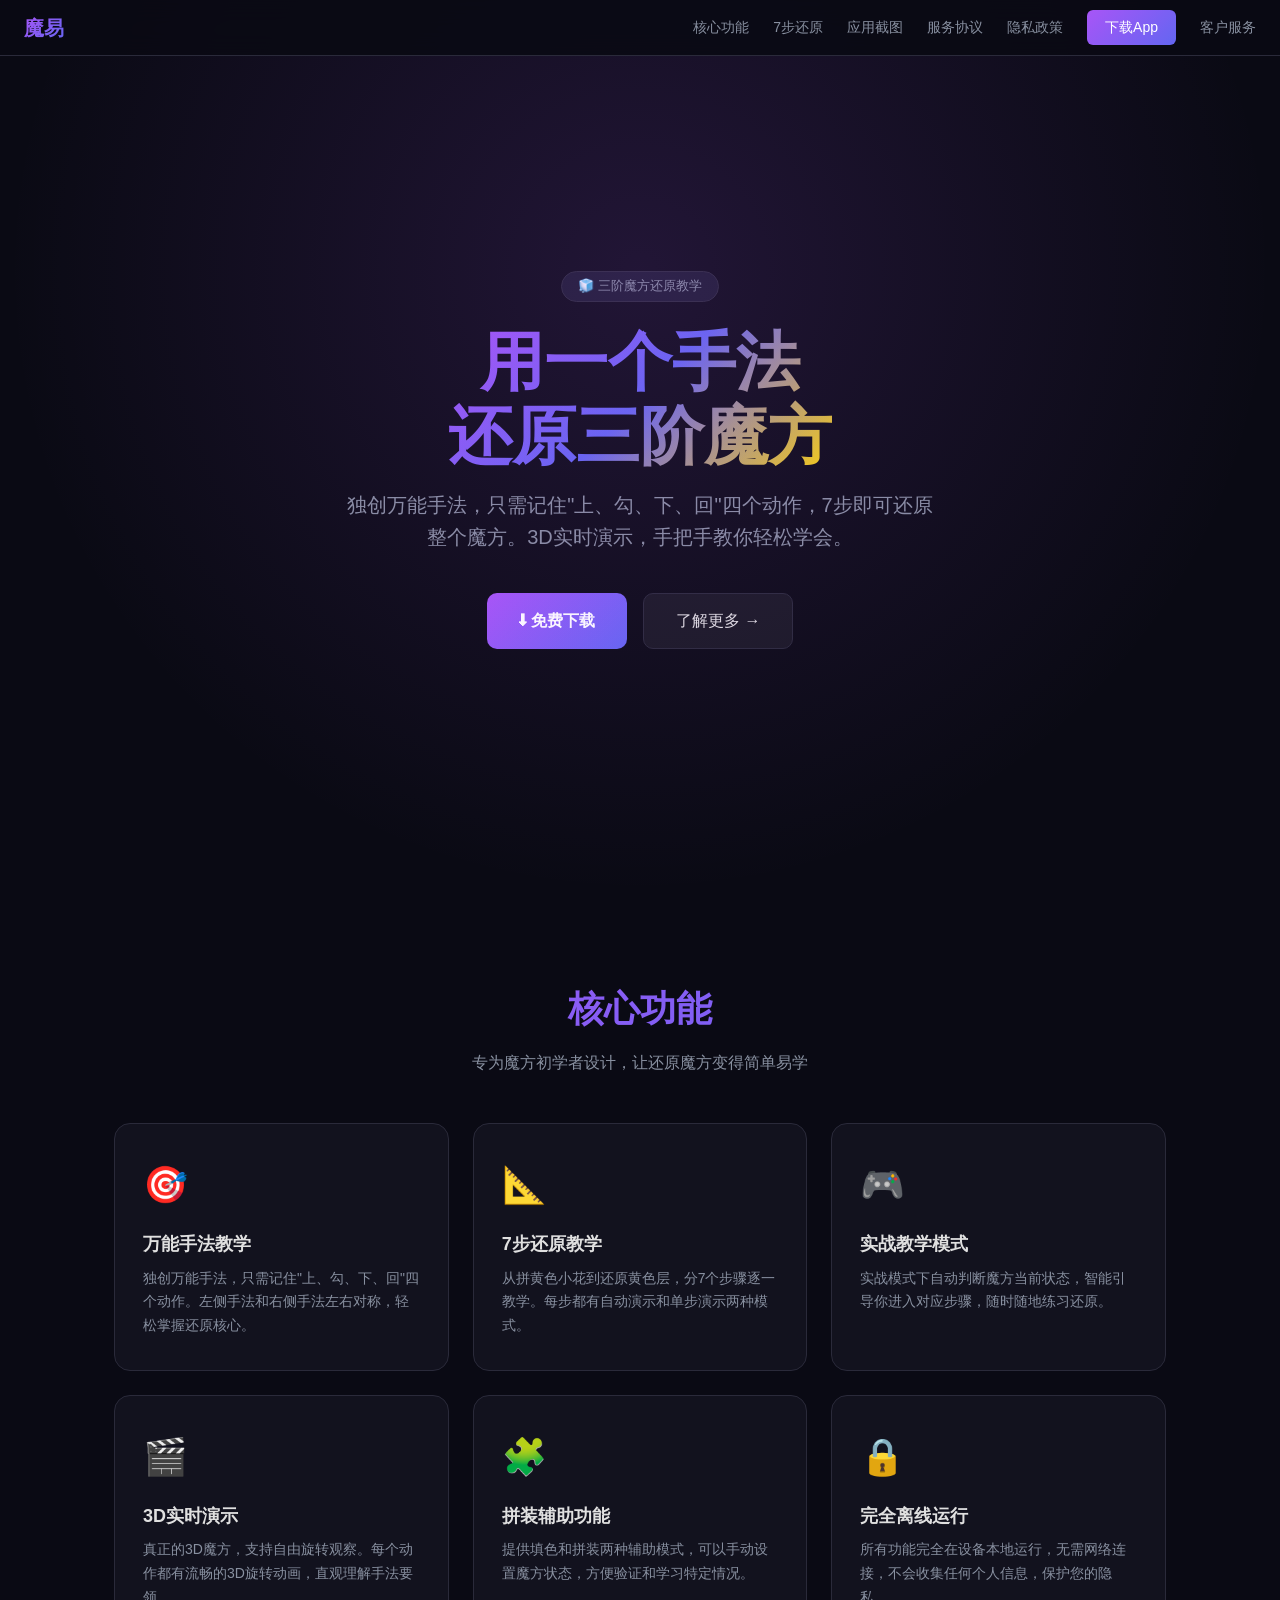
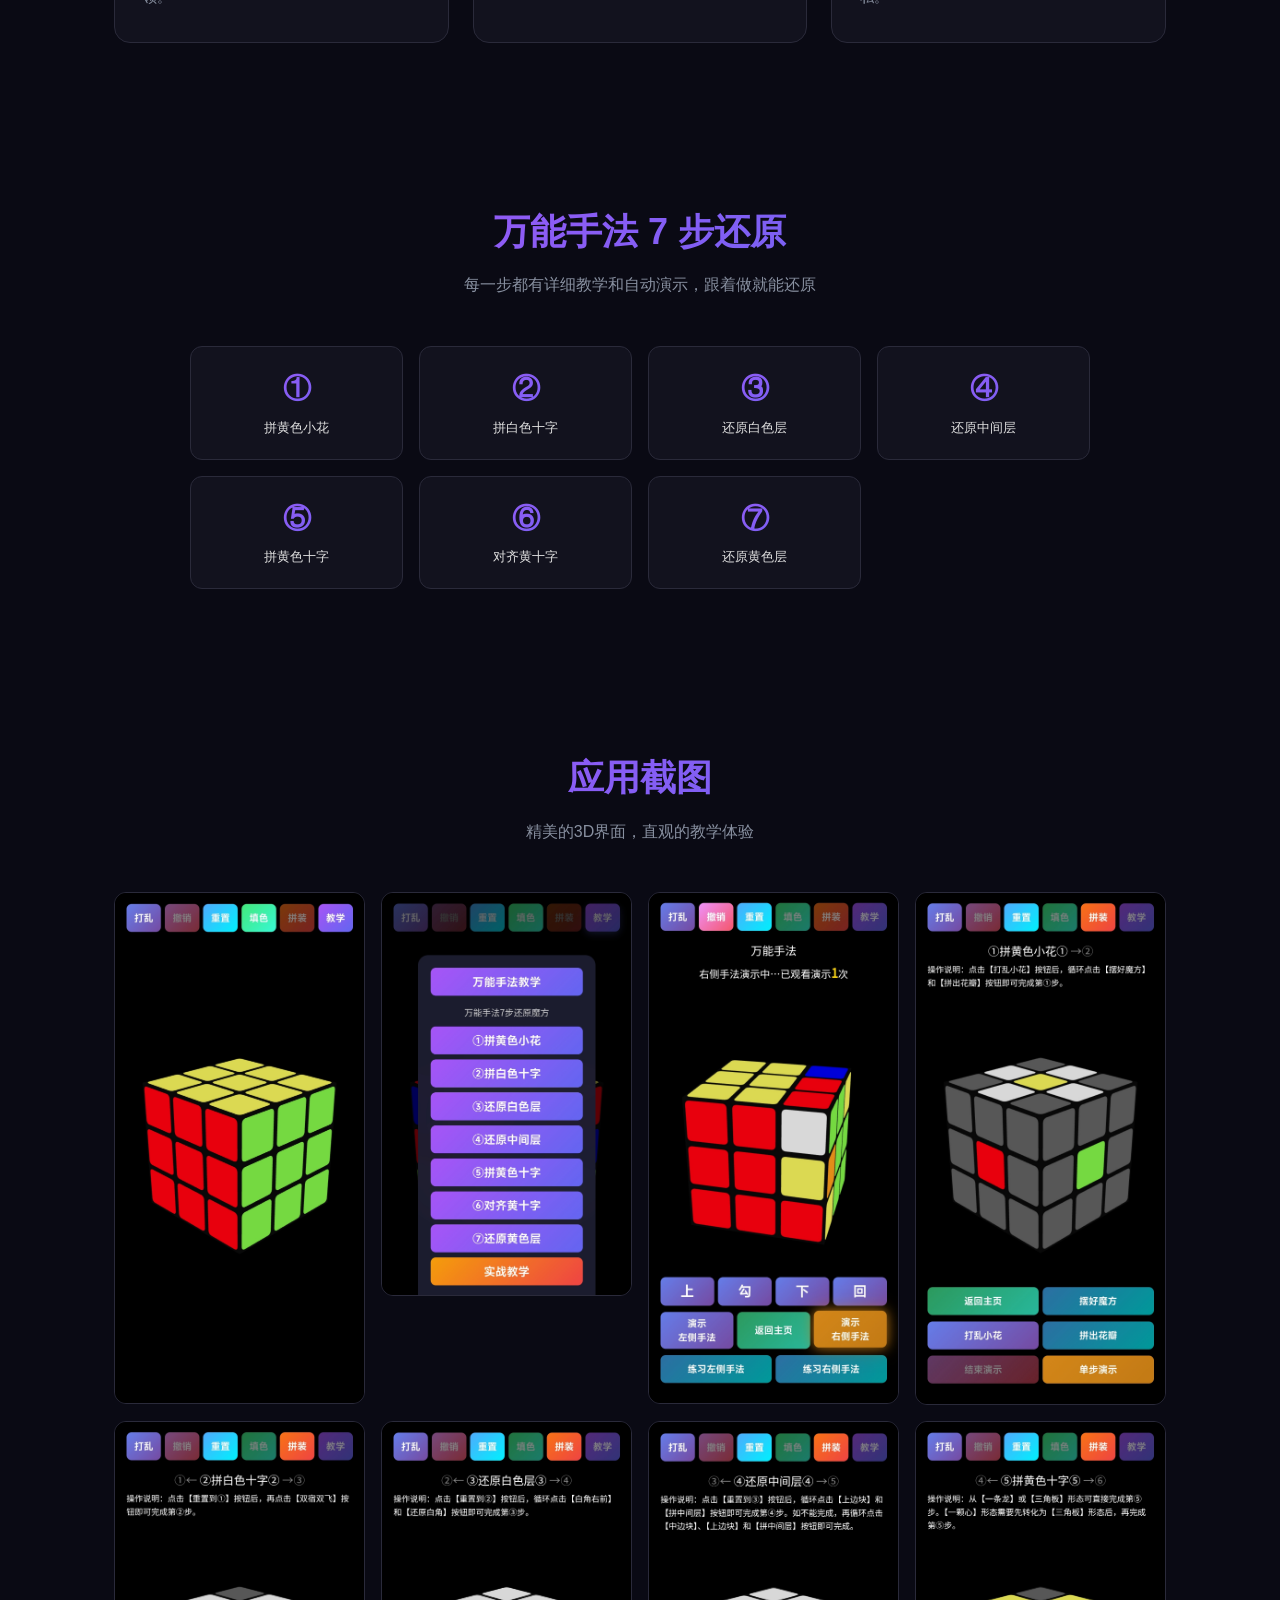
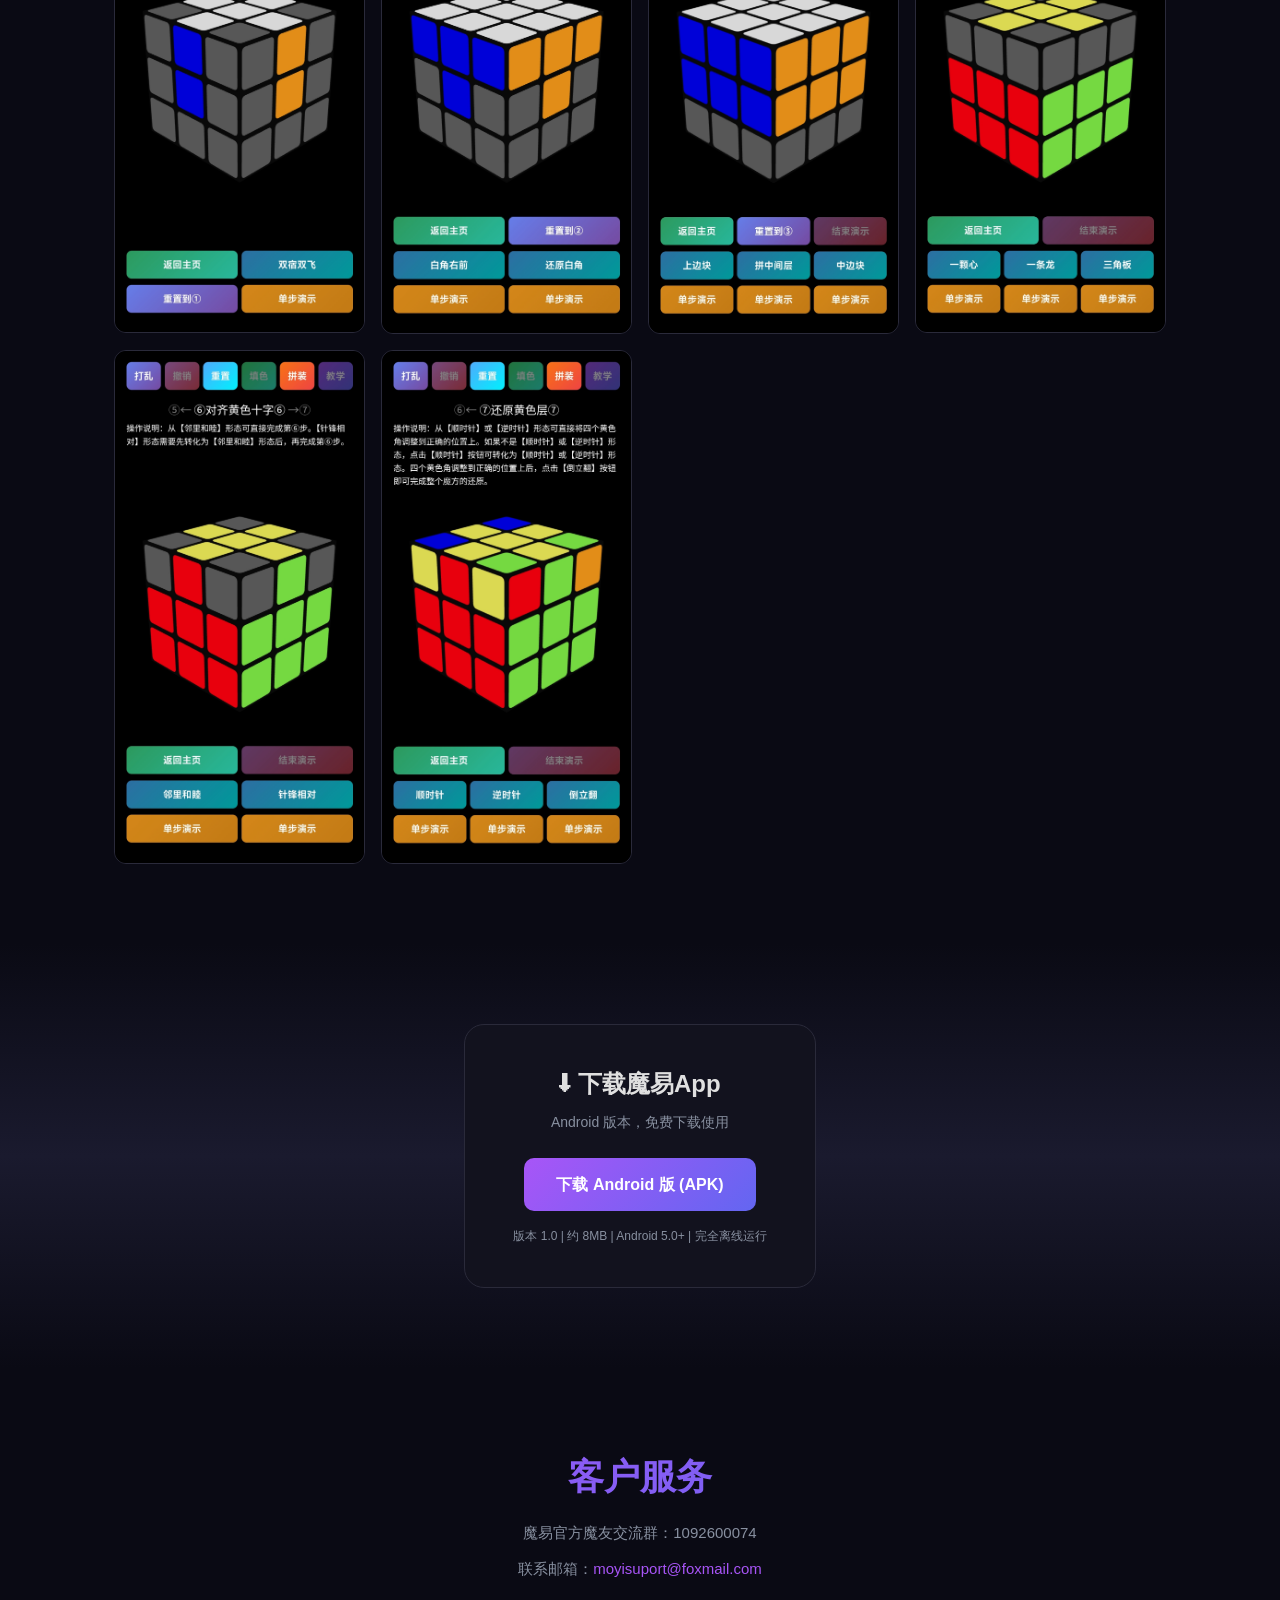
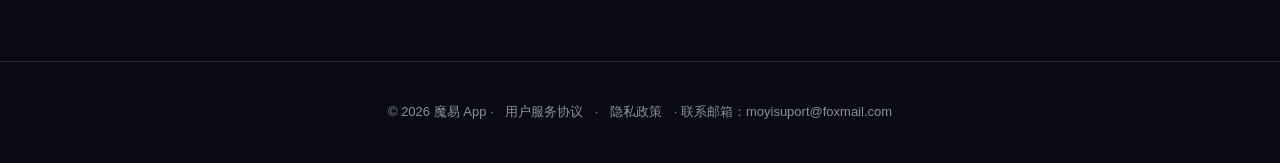
==== index.html @ f9e8ec10 "移除最后一张截图" ====
<!DOCTYPE html>
<html lang="zh-CN">
<head>
  <meta charset="UTF-8">
  <meta name="viewport" content="width=device-width, initial-scale=1.0">
  <title>魔易 - 用一个手法还原三阶魔方</title>
  <meta name="description" content="魔易App，独创万能手法，只需一个手法即可轻松还原三阶魔方。7步还原教学，3D实时演示，手把手教你还原魔方。">
  <link rel="icon" href="data:image/svg+xml,<svg xmlns='http://www.w3.org/2000/svg' viewBox='0 0 100 100'><text y='.9em' font-size='90'>🧊</text></svg>">
  <style>
    *{margin:0;padding:0;box-sizing:border-box}
    :root{--bg:#0a0a14;--card:#12121e;--card2:#1a1a2e;--accent:#a855f7;--accent2:#6366f1;--gold:#FFD700;--text:#e0e0e0;--muted:#8890a0;--border:#2a2a3a}
    html{scroll-behavior:smooth}
    body{background:var(--bg);color:var(--text);font-family:-apple-system,"PingFang SC","Microsoft YaHei","Helvetica Neue",sans-serif;line-height:1.6;overflow-x:hidden}
    a{color:var(--accent);text-decoration:none;transition:color .2s}
    a:hover{color:var(--gold)}

    .nav{position:fixed;top:0;left:0;right:0;z-index:100;background:rgba(10,10,20,.92);backdrop-filter:blur(12px);border-bottom:1px solid var(--border);padding:0 24px;display:flex;align-items:center;justify-content:space-between;height:56px}
    .nav-logo{font-size:20px;font-weight:700;background:linear-gradient(135deg,var(--accent),var(--accent2));-webkit-background-clip:text;-webkit-text-fill-color:transparent;background-clip:text}
    .nav-links{display:flex;gap:24px;align-items:center}
    .nav-links a{color:var(--muted);font-size:14px;font-weight:500;transition:color .2s}
    .nav-links a:hover{color:var(--text)}
    .nav-download{background:linear-gradient(135deg,var(--accent),var(--accent2));color:#fff!important;padding:6px 18px;border-radius:6px;font-size:13px;font-weight:600}
    .nav-download:hover{opacity:.9}

    .hero{min-height:100vh;display:flex;flex-direction:column;align-items:center;justify-content:center;text-align:center;padding:80px 24px 60px;position:relative}
    .hero::before{content:'';position:absolute;top:0;left:0;right:0;bottom:0;background:radial-gradient(ellipse at 50% 30%,rgba(168,85,247,.15) 0%,transparent 70%);pointer-events:none}
    .hero-badge{display:inline-block;background:var(--card2);border:1px solid var(--border);border-radius:20px;padding:4px 16px;font-size:13px;color:var(--muted);margin-bottom:24px}
    .hero h1{font-size:clamp(36px,7vw,64px);font-weight:800;line-height:1.15;margin-bottom:16px;background:linear-gradient(135deg,var(--accent) 0%,var(--accent2) 50%,var(--gold) 100%);-webkit-background-clip:text;-webkit-text-fill-color:transparent;background-clip:text}
    .hero p{font-size:clamp(16px,2.5vw,20px);color:var(--muted);max-width:600px;margin-bottom:40px}
    .hero-buttons{display:flex;gap:16px;flex-wrap:wrap;justify-content:center}
    .btn-primary{display:inline-flex;align-items:center;gap:8px;background:linear-gradient(135deg,var(--accent),var(--accent2));color:#fff;padding:14px 32px;border-radius:10px;font-size:16px;font-weight:600;border:none;cursor:pointer;transition:transform .2s,box-shadow .2s}
    .btn-primary:hover{transform:translateY(-2px);box-shadow:0 8px 24px rgba(168,85,247,.3)}
    .btn-secondary{display:inline-flex;align-items:center;gap:8px;background:rgba(255,255,255,.06);border:1px solid var(--border);color:var(--text);padding:14px 32px;border-radius:10px;font-size:16px;font-weight:500;cursor:pointer;transition:background .2s}
    .btn-secondary:hover{background:rgba(255,255,255,.1)}

    .section{padding:80px 24px;max-width:1100px;margin:0 auto}
    .section-title{text-align:center;font-size:clamp(24px,4vw,36px);font-weight:700;margin-bottom:12px;background:linear-gradient(135deg,var(--accent),var(--accent2));-webkit-background-clip:text;-webkit-text-fill-color:transparent;background-clip:text}
    .section-subtitle{text-align:center;color:var(--muted);font-size:16px;margin-bottom:48px;max-width:600px;margin-left:auto;margin-right:auto}

    .features{display:grid;grid-template-columns:repeat(auto-fit,minmax(300px,1fr));gap:24px}
    .feature-card{background:var(--card);border:1px solid var(--border);border-radius:16px;padding:32px 28px;transition:transform .2s,border-color .2s}
    .feature-card:hover{transform:translateY(-4px);border-color:var(--accent)}
    .feature-icon{font-size:36px;margin-bottom:16px}
    .feature-card h3{font-size:18px;font-weight:600;margin-bottom:8px;color:var(--text)}
    .feature-card p{font-size:14px;color:var(--muted);line-height:1.7}

    .steps{display:grid;grid-template-columns:repeat(4,1fr);gap:16px;max-width:900px;margin:0 auto}
    .step-item{background:var(--card);border:1px solid var(--border);border-radius:12px;padding:20px 16px;text-align:center;transition:border-color .2s}
    .step-item:hover{border-color:var(--accent)}
    .step-num{font-size:28px;font-weight:800;background:linear-gradient(135deg,var(--accent),var(--accent2));-webkit-background-clip:text;-webkit-text-fill-color:transparent;background-clip:text;margin-bottom:6px}
    .step-name{font-size:13px;color:var(--text);font-weight:500}

    .screenshots{display:grid;grid-template-columns:repeat(auto-fit,minmax(200px,1fr));gap:16px}
    .screenshots img{width:100%;border-radius:12px;border:1px solid var(--border);transition:transform .3s}
    .screenshots img:hover{transform:scale(1.03)}

    .download-section{text-align:center;padding:80px 24px;background:linear-gradient(180deg,var(--bg) 0%,var(--card2) 50%,var(--bg) 100%)}
    .download-card{display:inline-block;background:var(--card);border:1px solid var(--border);border-radius:20px;padding:40px 48px;text-align:center;max-width:480px}
    .download-card h3{font-size:24px;font-weight:700;margin-bottom:8px;color:var(--text)}
    .download-card p{color:var(--muted);font-size:14px;margin-bottom:24px}
    .download-info{font-size:12px;color:var(--muted);margin-top:16px}

    .policy-section{max-width:700px;margin:0 auto;padding:60px 24px}
    .policy-section h1{font-size:28px;font-weight:700;text-align:center;margin-bottom:32px;background:linear-gradient(135deg,var(--accent),var(--accent2));-webkit-background-clip:text;-webkit-text-fill-color:transparent;background-clip:text}
    .policy-section .content{font-size:14px;line-height:1.9;color:var(--muted);white-space:pre-wrap}

    .footer{text-align:center;padding:40px 24px;border-top:1px solid var(--border);color:var(--muted);font-size:13px}
    .footer a{color:var(--muted);margin:0 8px}
    .footer a:hover{color:var(--text)}

    @media(max-width:640px){
      .nav-links a:not(.nav-download){display:none}
      .features{grid-template-columns:1fr}
      .steps{grid-template-columns:repeat(auto-fit,minmax(120px,1fr))}
      .download-card{padding:32px 24px}
    }
  </style>
</head>
<body>

<nav class="nav">
  <div class="nav-logo">魔易</div>
  <div class="nav-links">
    <a href="#features">核心功能</a>
    <a href="#steps">7步还原</a>
    <a href="#screenshots">应用截图</a>
    <a href="service-agreement.html">服务协议</a>
    <a href="privacy-policy.html">隐私政策</a>
    <a href="#download" class="nav-download">下载App</a>
    <a href="#contact" style="color:var(--muted);font-size:14px;font-weight:500">客户服务</a>
  </div>
</nav>

<div class="hero">
  <div class="hero-badge">🧊 三阶魔方还原教学</div>
  <h1>用一个手法<br>还原三阶魔方</h1>
  <p>独创万能手法，只需记住"上、勾、下、回"四个动作，7步即可还原整个魔方。3D实时演示，手把手教你轻松学会。</p>
  <div class="hero-buttons">
    <a href="#download" class="btn-primary">⬇ 免费下载</a>
    <a href="#features" class="btn-secondary">了解更多 →</a>
  </div>
</div>

<div class="section" id="features">
  <div class="section-title">核心功能</div>
  <div class="section-subtitle">专为魔方初学者设计，让还原魔方变得简单易学</div>
  <div class="features">
    <div class="feature-card">
      <div class="feature-icon">🎯</div>
      <h3>万能手法教学</h3>
      <p>独创万能手法，只需记住"上、勾、下、回"四个动作。左侧手法和右侧手法左右对称，轻松掌握还原核心。</p>
    </div>
    <div class="feature-card">
      <div class="feature-icon">📐</div>
      <h3>7步还原教学</h3>
      <p>从拼黄色小花到还原黄色层，分7个步骤逐一教学。每步都有自动演示和单步演示两种模式。</p>
    </div>
    <div class="feature-card">
      <div class="feature-icon">🎮</div>
      <h3>实战教学模式</h3>
      <p>实战模式下自动判断魔方当前状态，智能引导你进入对应步骤，随时随地练习还原。</p>
    </div>
    <div class="feature-card">
      <div class="feature-icon">🎬</div>
      <h3>3D实时演示</h3>
      <p>真正的3D魔方，支持自由旋转观察。每个动作都有流畅的3D旋转动画，直观理解手法要领。</p>
    </div>
    <div class="feature-card">
      <div class="feature-icon">🧩</div>
      <h3>拼装辅助功能</h3>
      <p>提供填色和拼装两种辅助模式，可以手动设置魔方状态，方便验证和学习特定情况。</p>
    </div>
    <div class="feature-card">
      <div class="feature-icon">🔒</div>
      <h3>完全离线运行</h3>
      <p>所有功能完全在设备本地运行，无需网络连接，不会收集任何个人信息，保护您的隐私。</p>
    </div>
  </div>
</div>

<div class="section" id="steps">
  <div class="section-title">万能手法 7 步还原</div>
  <div class="section-subtitle">每一步都有详细教学和自动演示，跟着做就能还原</div>
  <div class="steps">
    <div class="step-item"><div class="step-num">①</div><div class="step-name">拼黄色小花</div></div>
    <div class="step-item"><div class="step-num">②</div><div class="step-name">拼白色十字</div></div>
    <div class="step-item"><div class="step-num">③</div><div class="step-name">还原白色层</div></div>
    <div class="step-item"><div class="step-num">④</div><div class="step-name">还原中间层</div></div>
    <div class="step-item"><div class="step-num">⑤</div><div class="step-name">拼黄色十字</div></div>
    <div class="step-item"><div class="step-num">⑥</div><div class="step-name">对齐黄十字</div></div>
    <div class="step-item"><div class="step-num">⑦</div><div class="step-name">还原黄色层</div></div>
  </div>
</div>

<div class="section" id="screenshots">
  <div class="section-title">应用截图</div>
  <div class="section-subtitle">精美的3D界面，直观的教学体验</div>
  <div class="screenshots">
    <img src="screenshots/S0-main.jpg" alt="主界面" loading="lazy">
    <img src="screenshots/S2-tutorial-menu.jpg" alt="教学菜单" loading="lazy">
    <img src="screenshots/S3-basic-tutorial.jpg" alt="万能手法教学" loading="lazy">
    <img src="screenshots/S4-step1.jpg" alt="第①步" loading="lazy">
    <img src="screenshots/S5-step2.jpg" alt="第②步" loading="lazy">
    <img src="screenshots/S6-step3.jpg" alt="第③步" loading="lazy">
    <img src="screenshots/S7-step4.jpg" alt="第④步" loading="lazy">
    <img src="screenshots/S8-step5.jpg" alt="第⑤步" loading="lazy">
    <img src="screenshots/S9-step6.jpg" alt="第⑥步" loading="lazy">
    <img src="screenshots/S10-step7.jpg" alt="第⑦步" loading="lazy">
  </div>
</div>

<div class="download-section" id="download">
  <div class="download-card">
    <h3>⬇ 下载魔易App</h3>
    <p>Android 版本，免费下载使用</p>
    <a href="moyi.apk" class="btn-primary" download>下载 Android 版 (APK)</a>
    <div class="download-info">版本 1.0 | 约 8MB | Android 5.0+ | 完全离线运行</div>
  </div>
</div>

<div class="section" id="contact" style="text-align:center">
  <div class="section-title">客户服务</div>
  <div style="display:flex;flex-direction:column;gap:12px;align-items:center;margin-top:16px">
    <p style="color:var(--muted);font-size:15px">魔易官方魔友交流群：1092600074</p>
    <p style="color:var(--muted);font-size:15px">联系邮箱：<a href="mailto:moyisuport@foxmail.com" style="color:var(--accent)">moyisuport@foxmail.com</a></p>
  </div>
</div>

<div class="footer">
  <p>© 2026 魔易 App · <a href="service-agreement.html">用户服务协议</a> · <a href="privacy-policy.html">隐私政策</a> · 联系邮箱：moyisuport@foxmail.com</p>
</div>

</body>
</html>
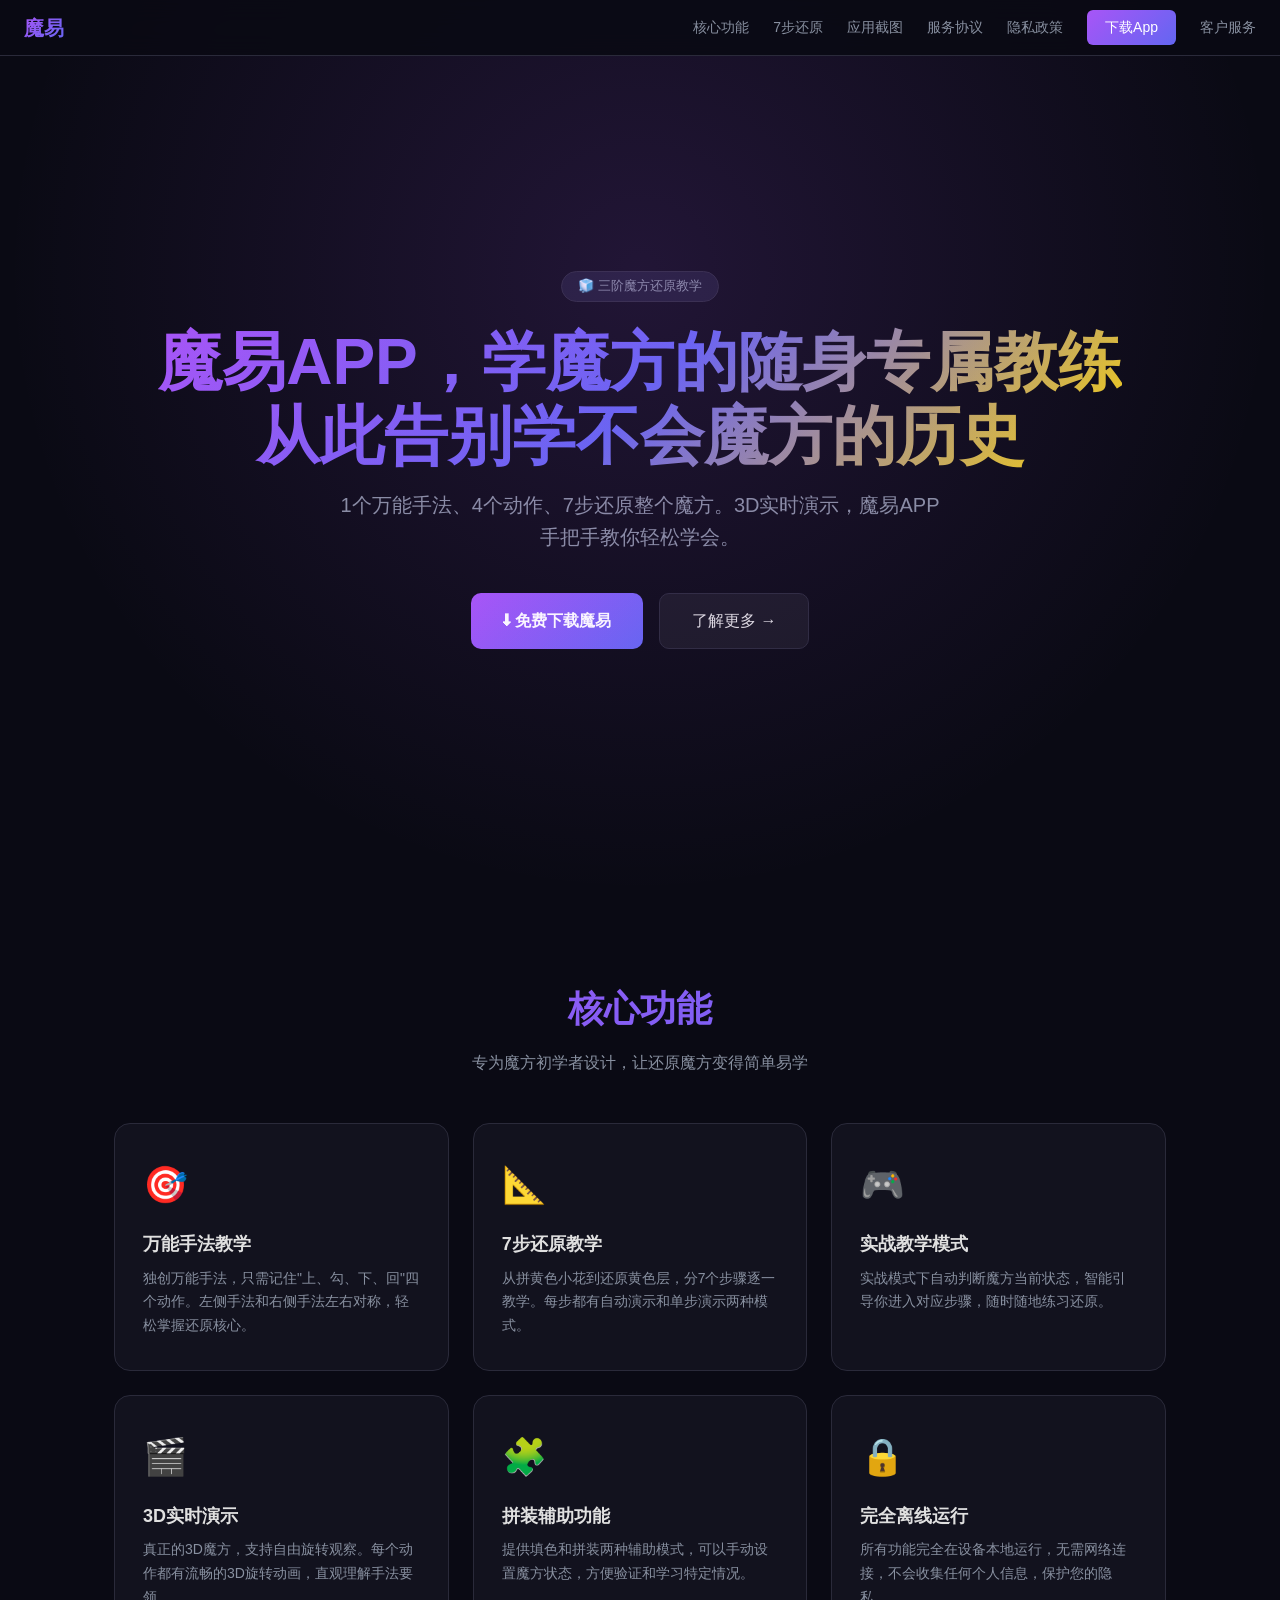
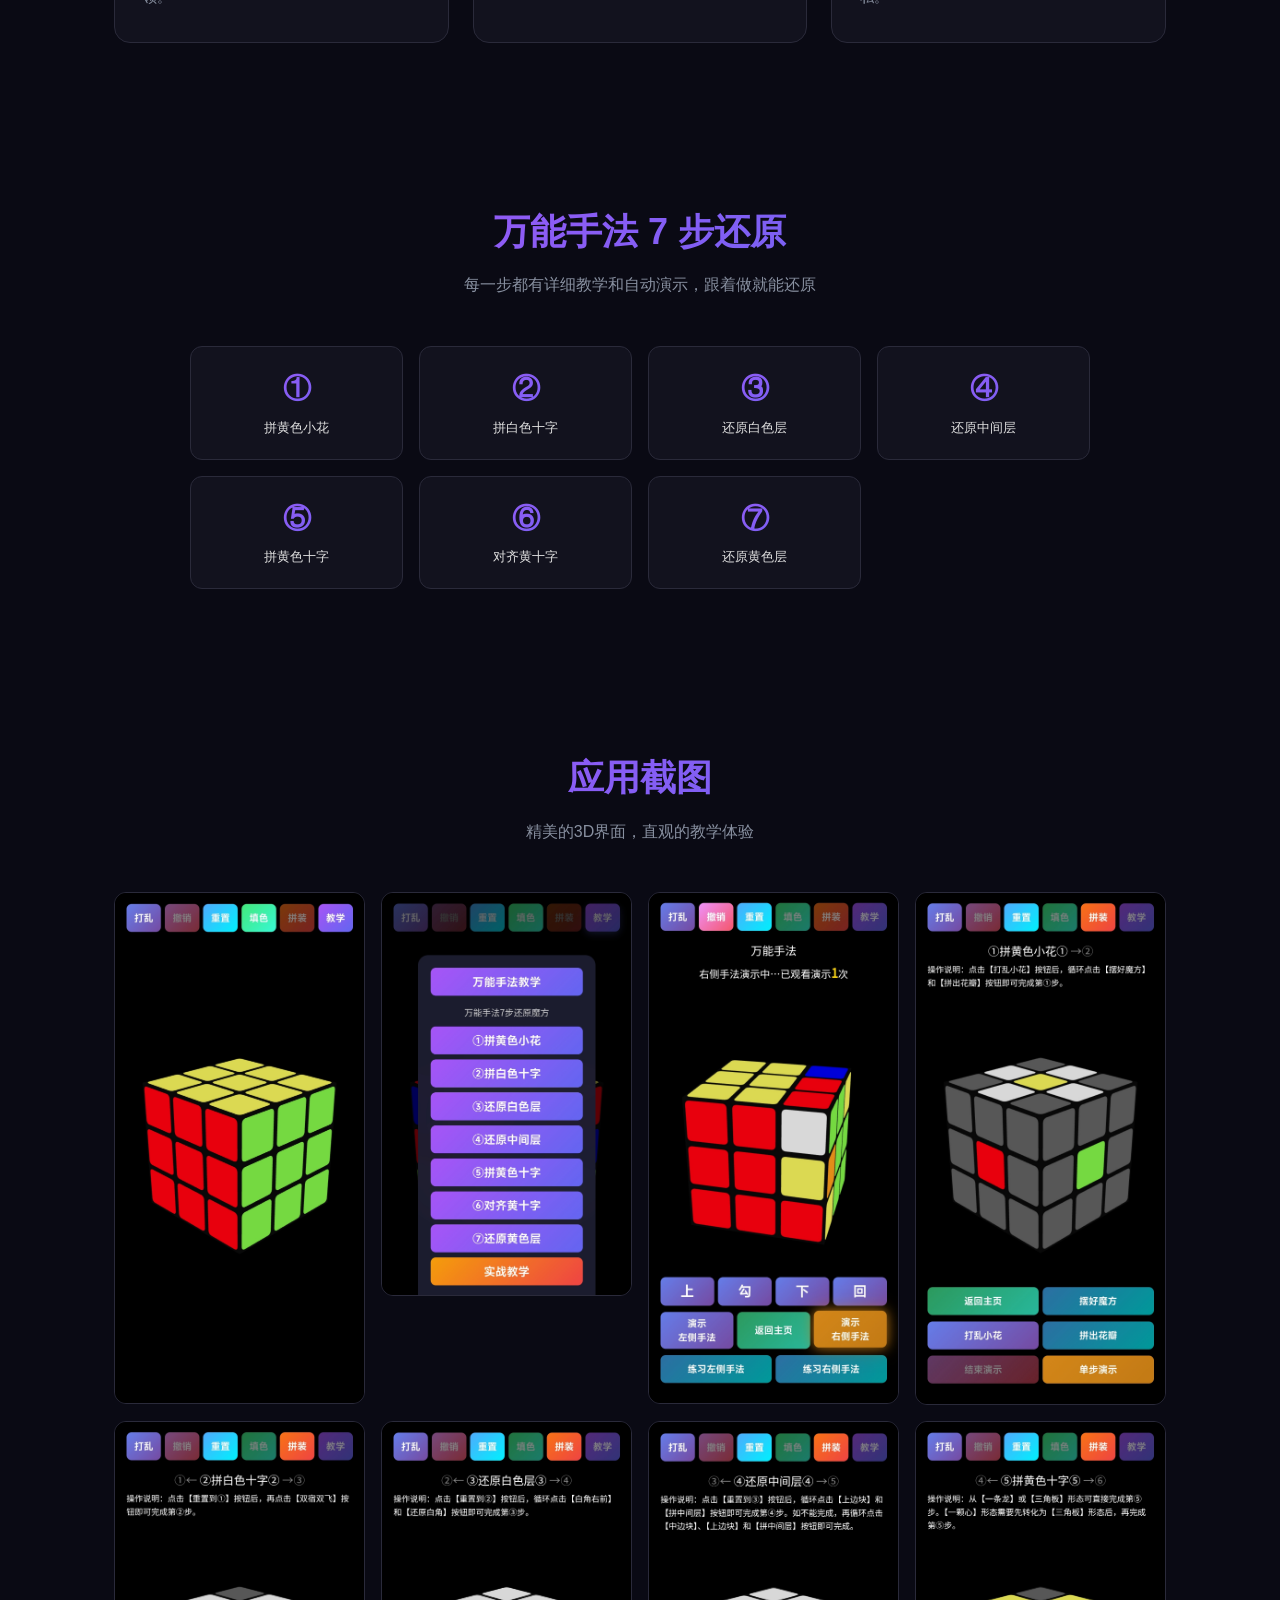
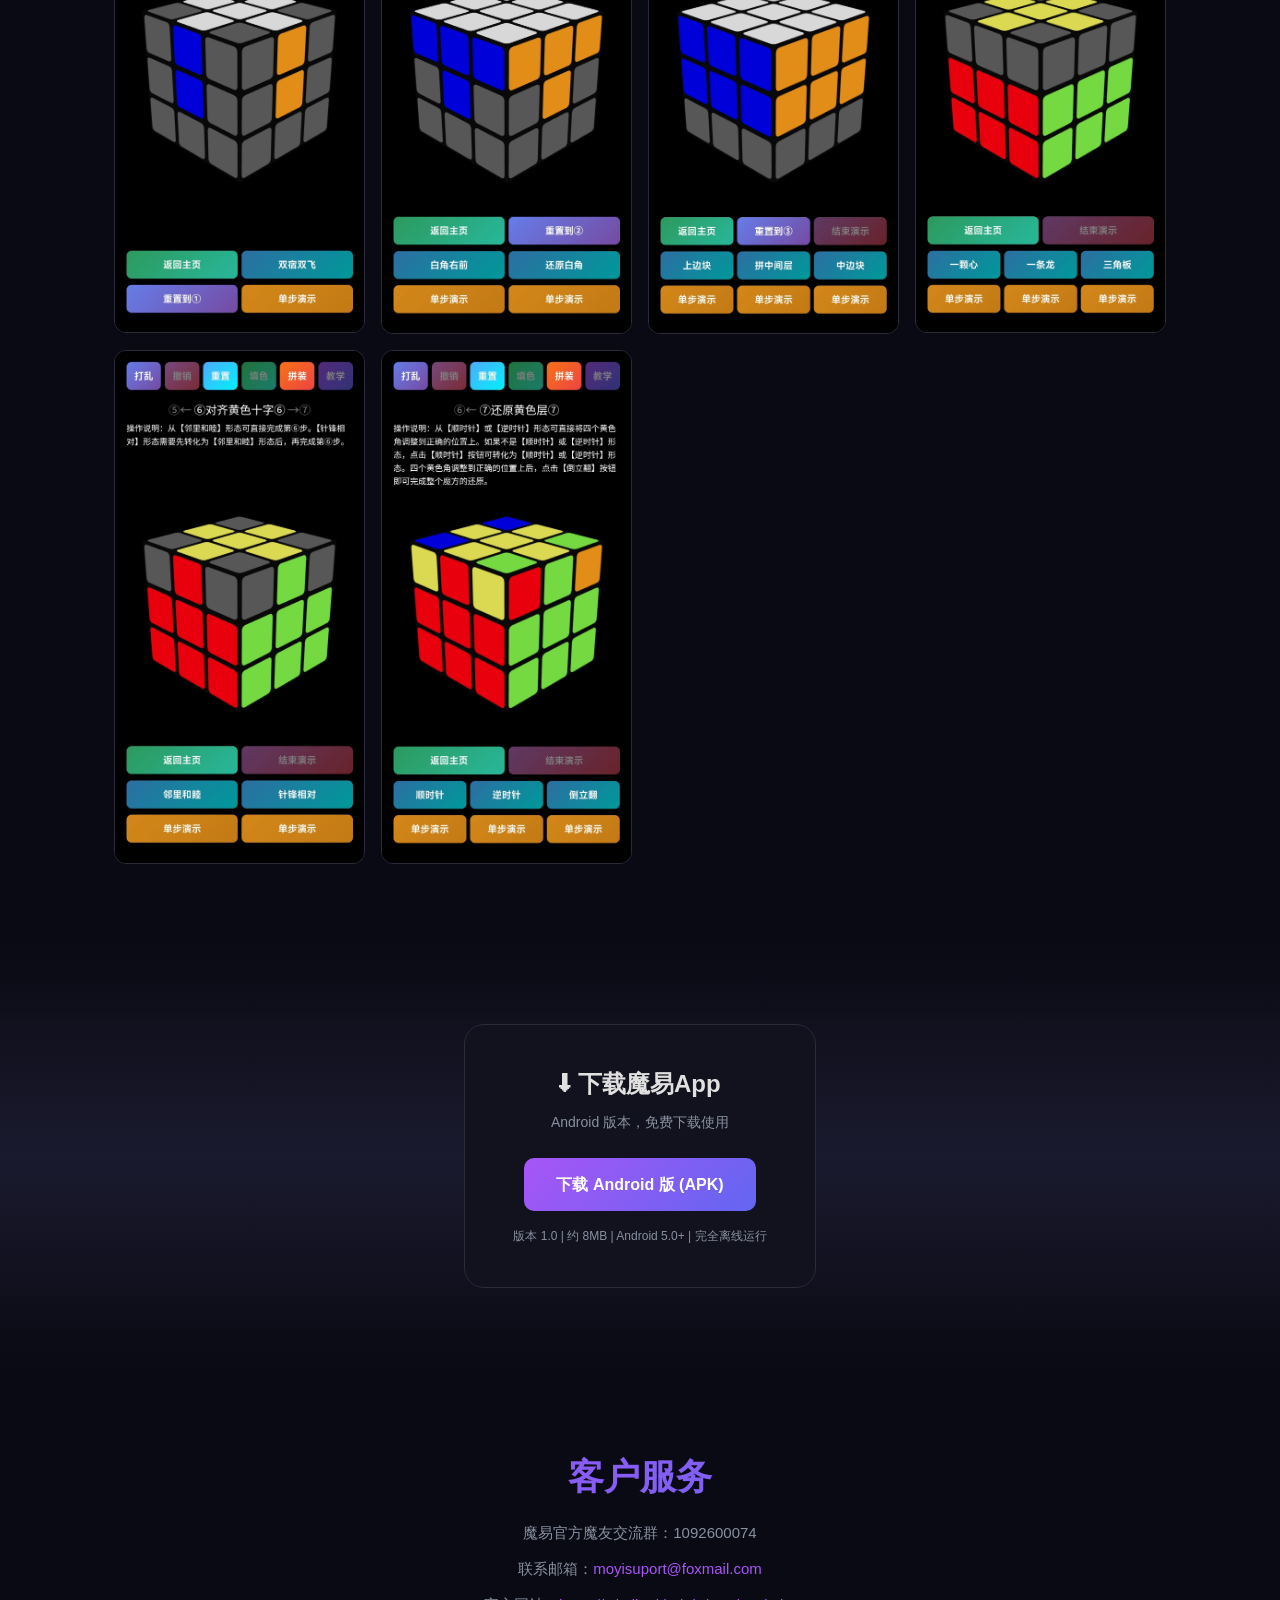
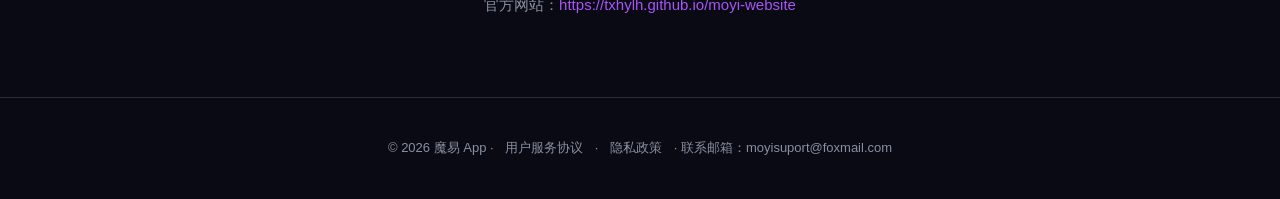
==== commit 1314806d: "Add files via upload" ====
--- a/index.html
+++ b/index.html
@@ -3,8 +3,8 @@
 <head>
   <meta charset="UTF-8">
   <meta name="viewport" content="width=device-width, initial-scale=1.0">
-  <title>魔易 - 用一个手法还原三阶魔方</title>
-  <meta name="description" content="魔易App，独创万能手法，只需一个手法即可轻松还原三阶魔方。7步还原教学，3D实时演示，手把手教你还原魔方。">
+  <title>魔易 - 魔易APP，学魔方的随身专属教练</title>
+  <meta name="description" content="魔易App，1个万能手法、4个动作、7步还原整个魔方。3D实时演示，魔易APP手把手教你轻松学会。">
   <link rel="icon" href="data:image/svg+xml,<svg xmlns='http://www.w3.org/2000/svg' viewBox='0 0 100 100'><text y='.9em' font-size='90'>🧊</text></svg>">
   <style>
     *{margin:0;padding:0;box-sizing:border-box}
@@ -93,10 +93,10 @@
 
 <div class="hero">
   <div class="hero-badge">🧊 三阶魔方还原教学</div>
-  <h1>用一个手法<br>还原三阶魔方</h1>
-  <p>独创万能手法，只需记住"上、勾、下、回"四个动作，7步即可还原整个魔方。3D实时演示，手把手教你轻松学会。</p>
+  <h1>魔易APP，学魔方的随身专属教练<br>从此告别学不会魔方的历史</h1>
+  <p>1个万能手法、4个动作、7步还原整个魔方。3D实时演示，魔易APP手把手教你轻松学会。</p>
   <div class="hero-buttons">
-    <a href="#download" class="btn-primary">⬇ 免费下载</a>
+    <a href="#download" class="btn-primary">⬇ 免费下载魔易</a>
     <a href="#features" class="btn-secondary">了解更多 →</a>
   </div>
 </div>
@@ -183,6 +183,7 @@
   <div style="display:flex;flex-direction:column;gap:12px;align-items:center;margin-top:16px">
     <p style="color:var(--muted);font-size:15px">魔易官方魔友交流群：1092600074</p>
     <p style="color:var(--muted);font-size:15px">联系邮箱：<a href="mailto:moyisuport@foxmail.com" style="color:var(--accent)">moyisuport@foxmail.com</a></p>
+    <p style="color:var(--muted);font-size:15px">官方网站：<a href="https://txhylh.github.io/moyi-website" style="color:var(--accent)">https://txhylh.github.io/moyi-website</a></p>
   </div>
 </div>
 
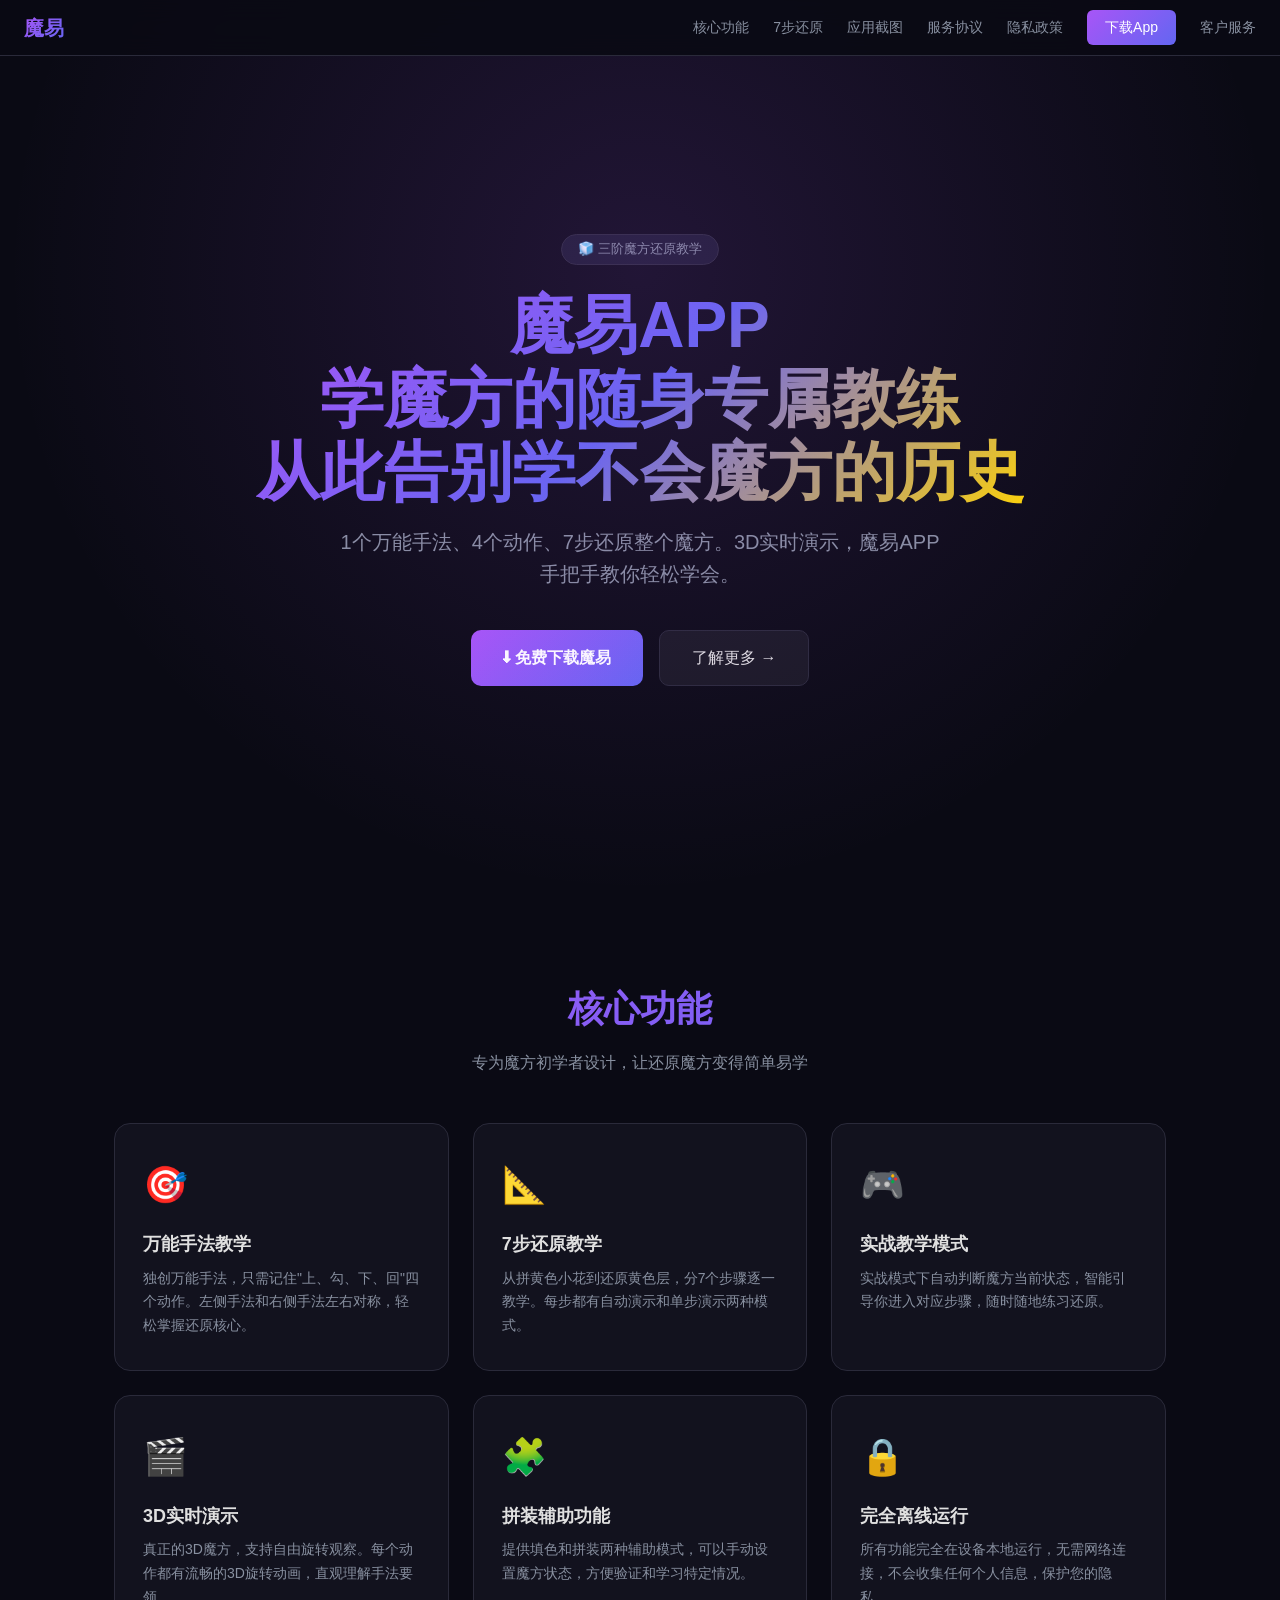
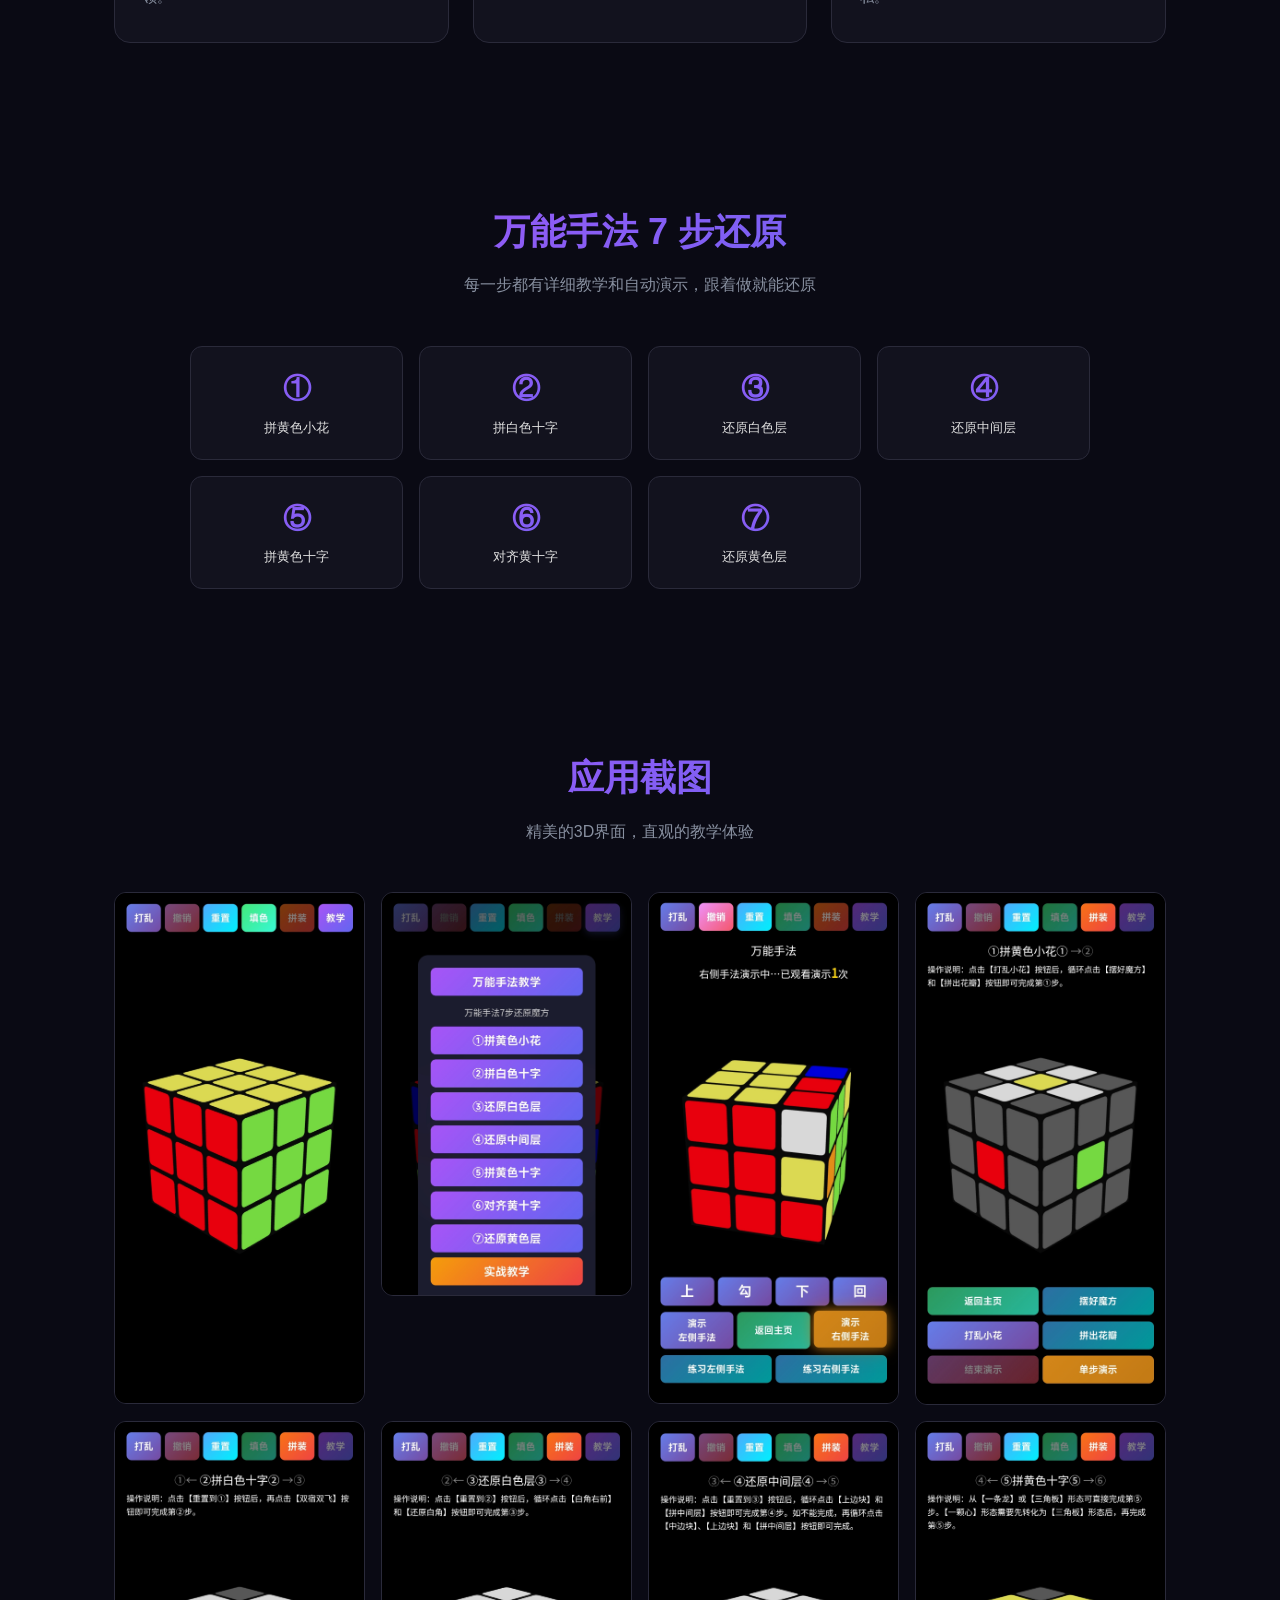
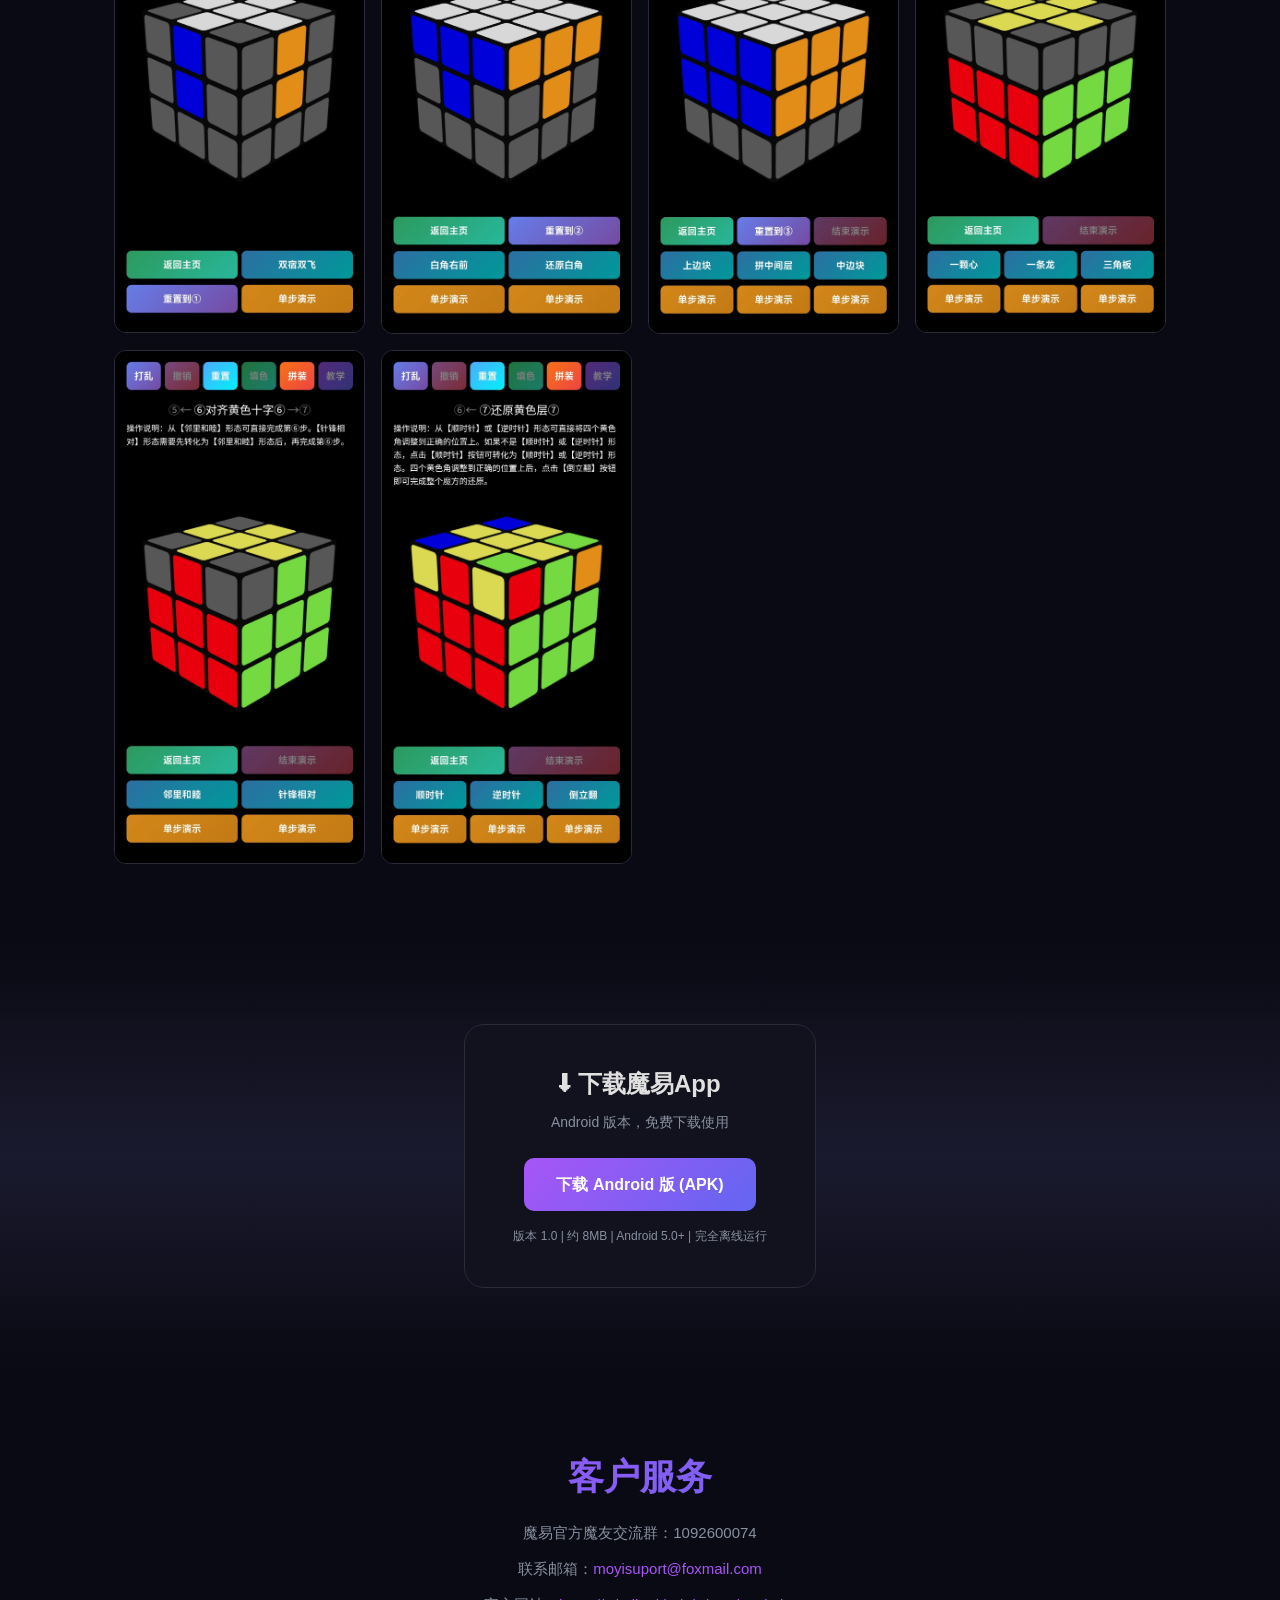
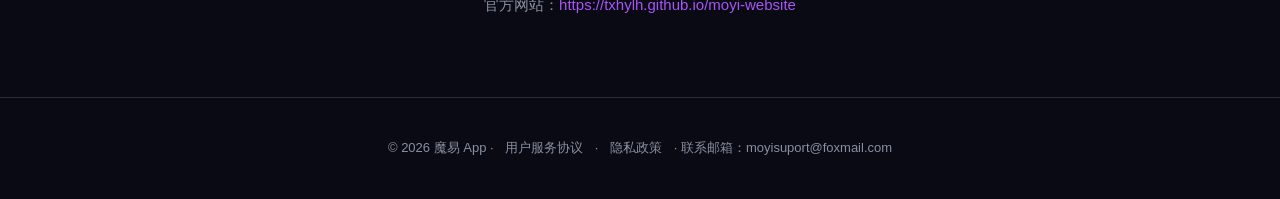
==== commit c9366dee: "Add files via upload" ====
--- a/index.html
+++ b/index.html
@@ -93,7 +93,7 @@
 
 <div class="hero">
   <div class="hero-badge">🧊 三阶魔方还原教学</div>
-  <h1>魔易APP，学魔方的随身专属教练<br>从此告别学不会魔方的历史</h1>
+  <h1>魔易APP<br>学魔方的随身专属教练<br>从此告别学不会魔方的历史</h1>
   <p>1个万能手法、4个动作、7步还原整个魔方。3D实时演示，魔易APP手把手教你轻松学会。</p>
   <div class="hero-buttons">
     <a href="#download" class="btn-primary">⬇ 免费下载魔易</a>
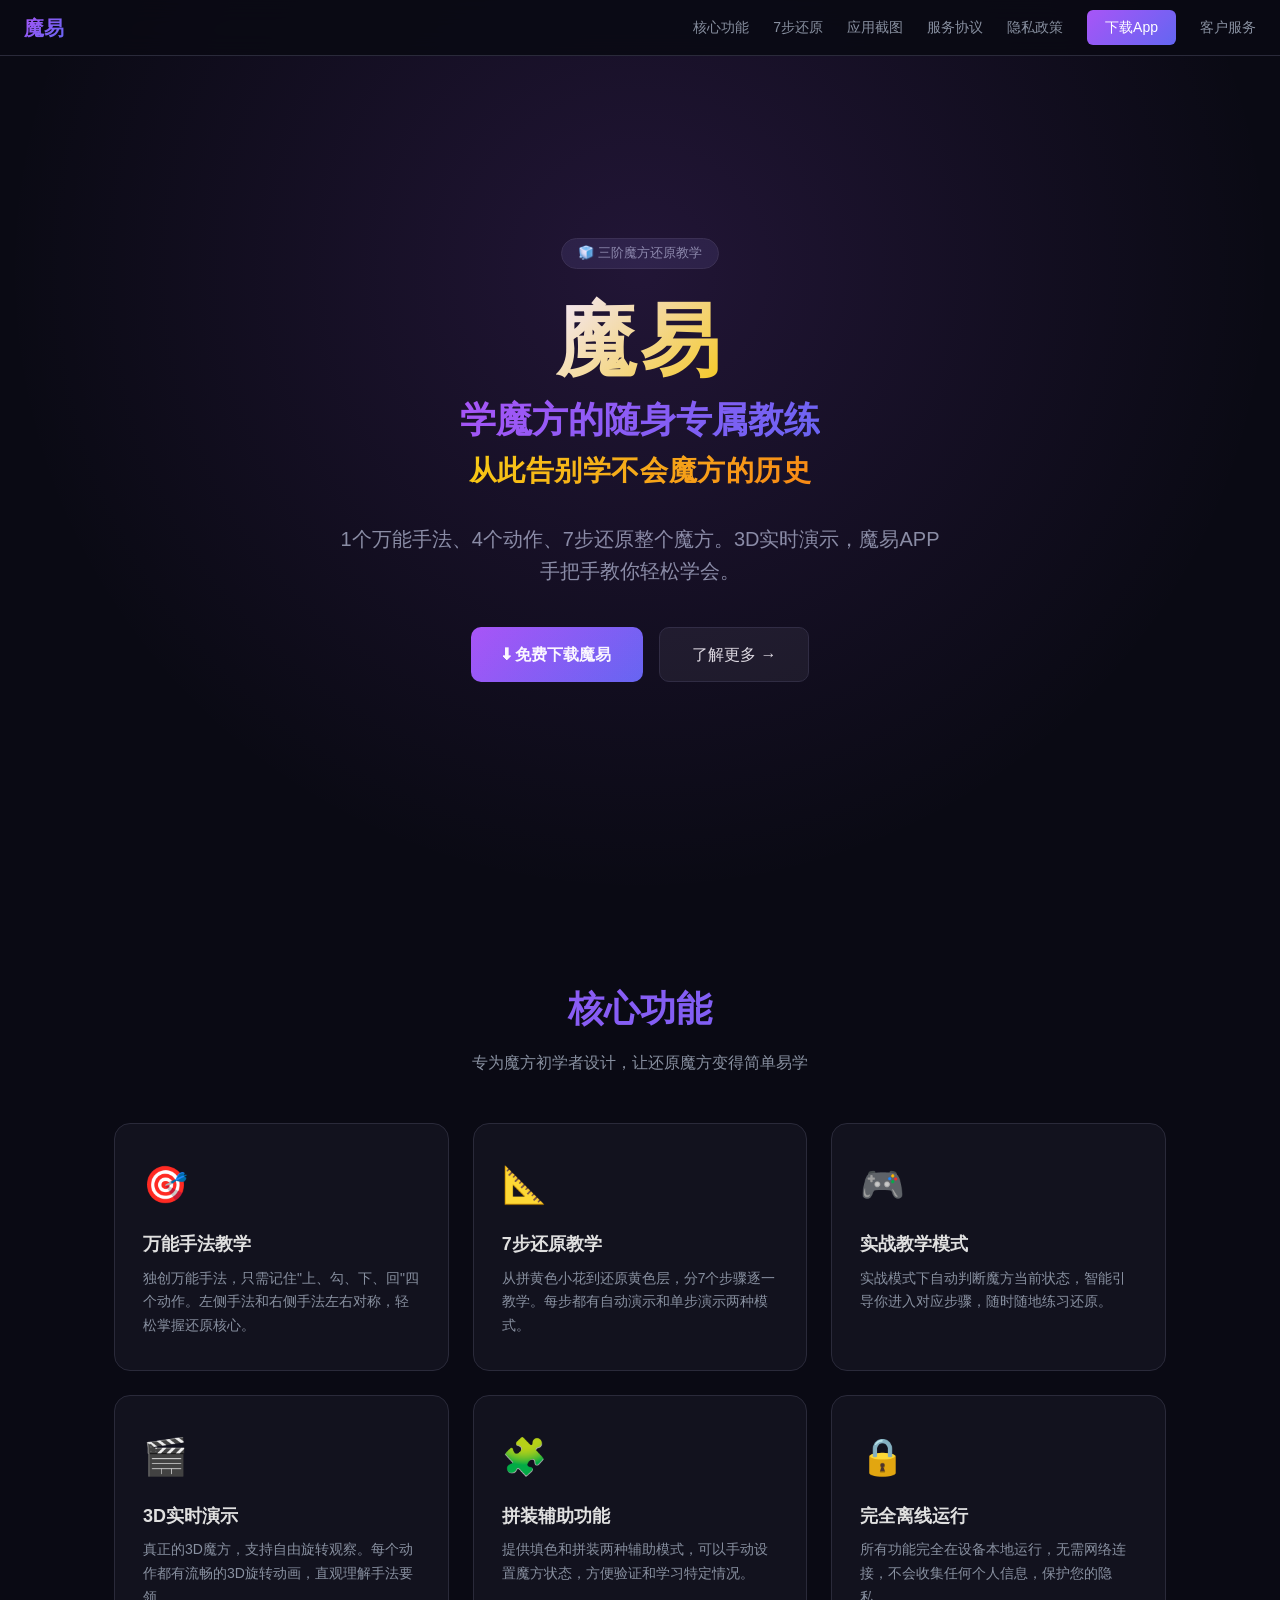
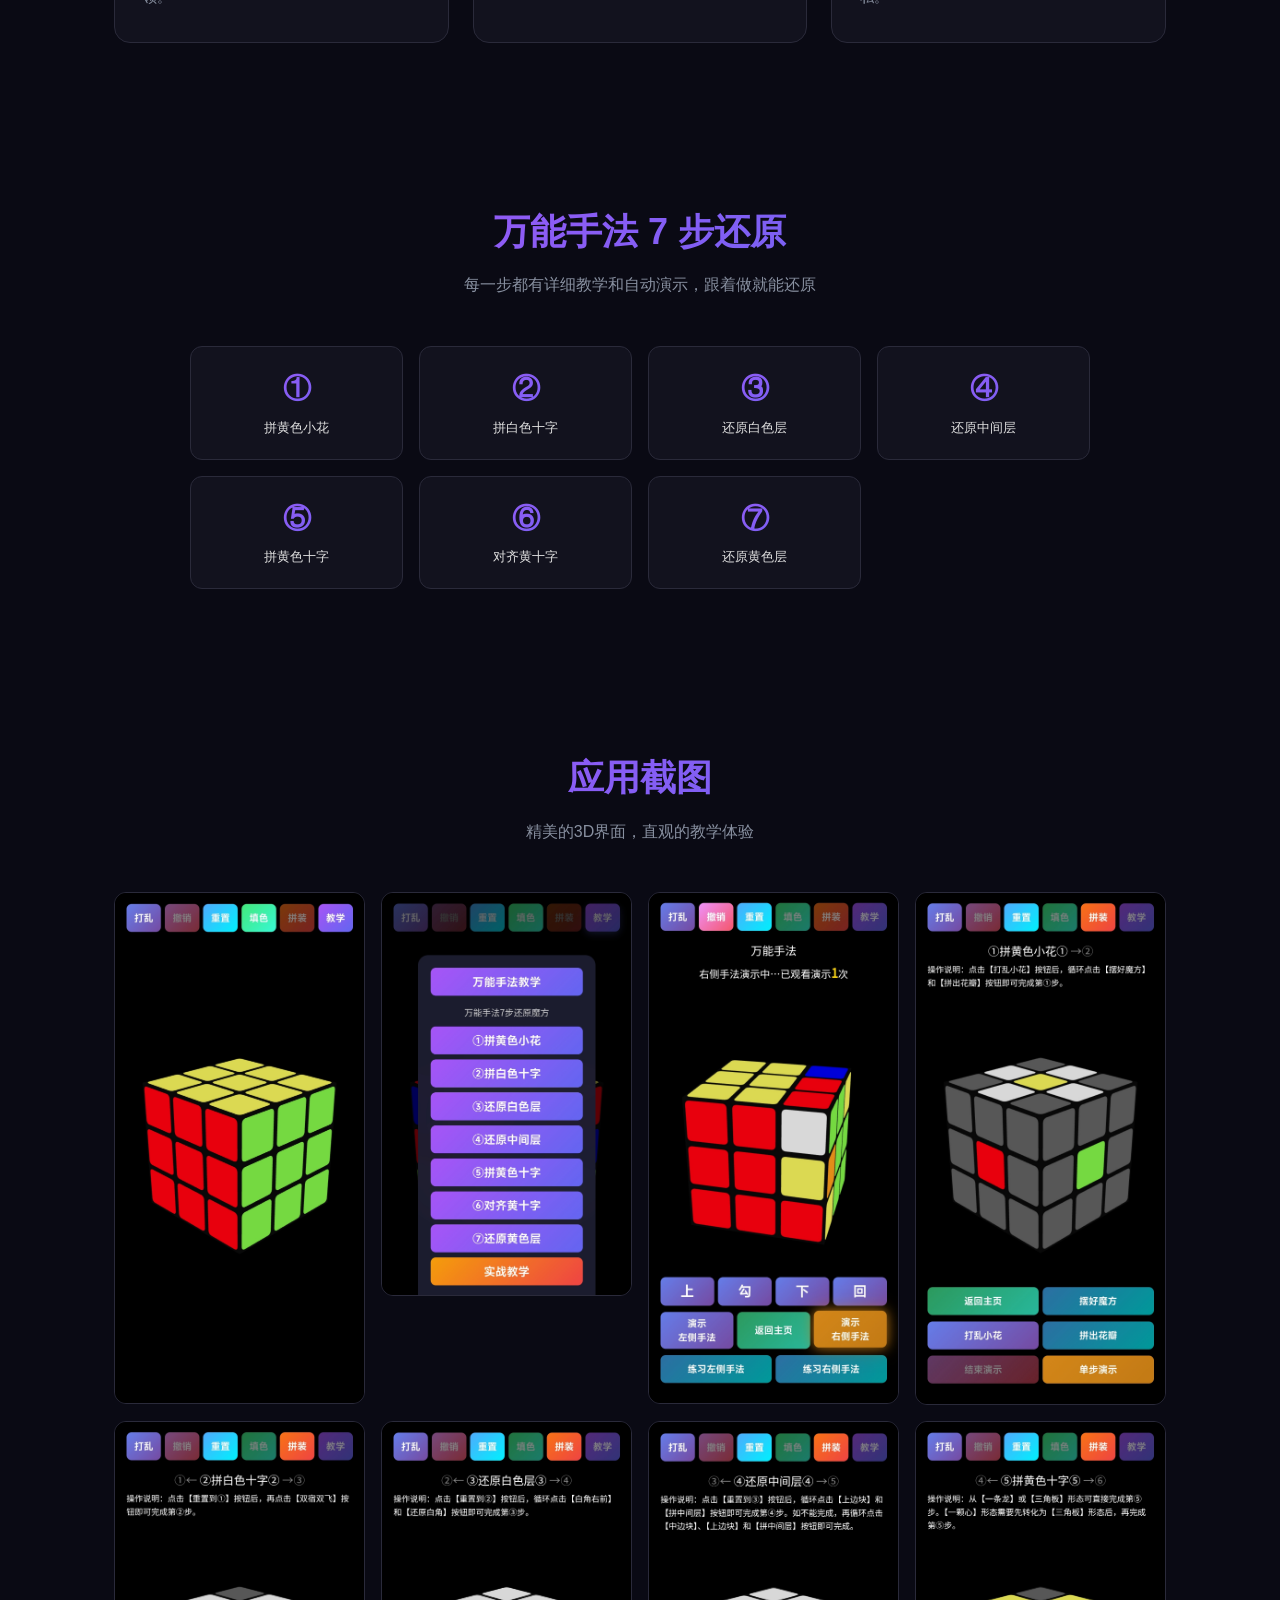
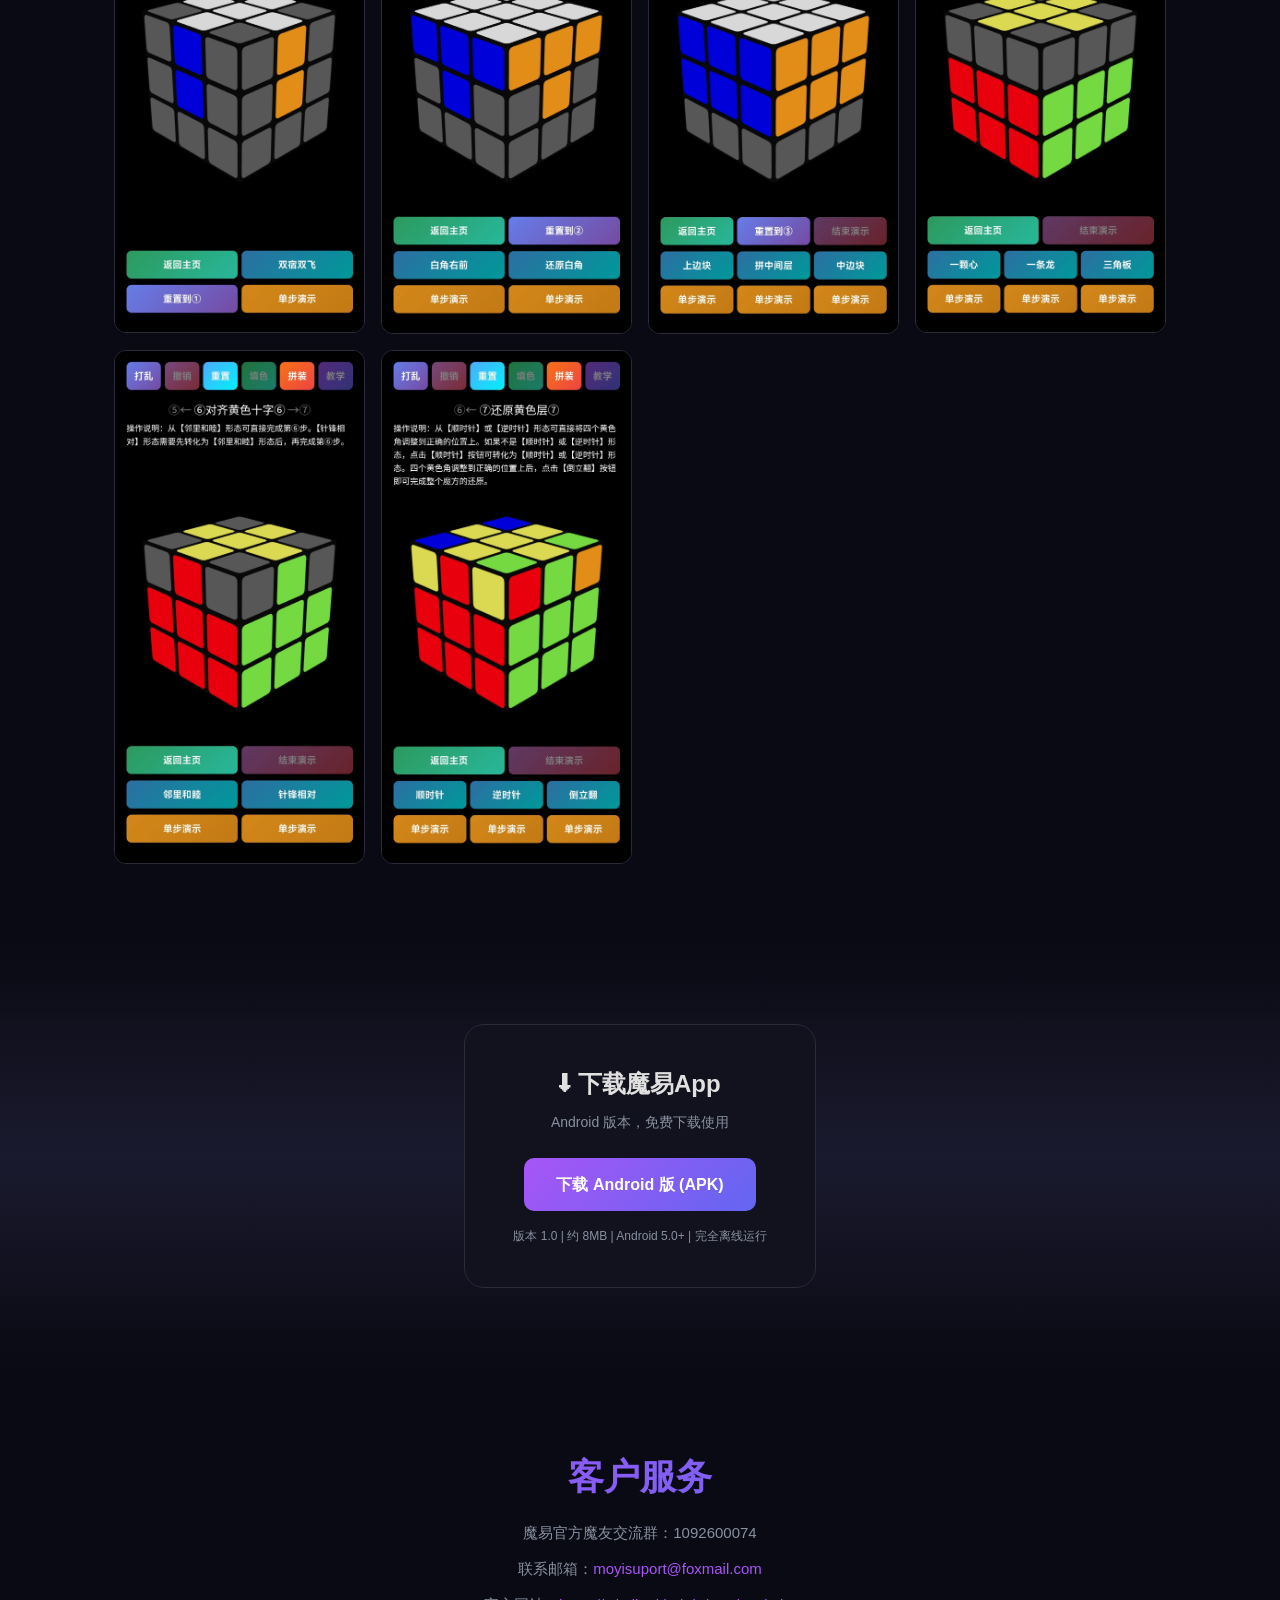
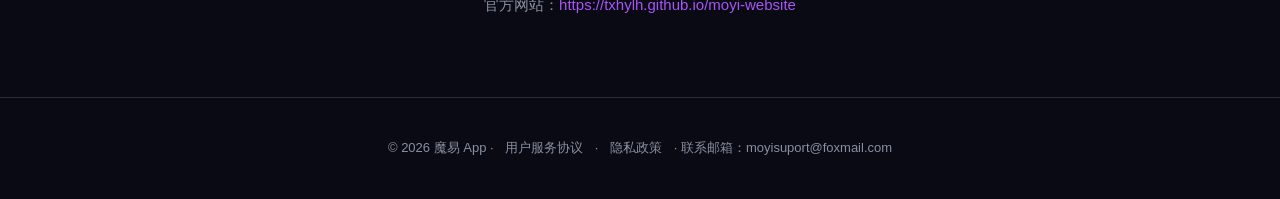
==== commit 11493424: "Update hero section styling and content" ====
--- a/index.html
+++ b/index.html
@@ -25,7 +25,9 @@
     .hero{min-height:100vh;display:flex;flex-direction:column;align-items:center;justify-content:center;text-align:center;padding:80px 24px 60px;position:relative}
     .hero::before{content:'';position:absolute;top:0;left:0;right:0;bottom:0;background:radial-gradient(ellipse at 50% 30%,rgba(168,85,247,.15) 0%,transparent 70%);pointer-events:none}
     .hero-badge{display:inline-block;background:var(--card2);border:1px solid var(--border);border-radius:20px;padding:4px 16px;font-size:13px;color:var(--muted);margin-bottom:24px}
-    .hero h1{font-size:clamp(36px,7vw,64px);font-weight:800;line-height:1.15;margin-bottom:16px;background:linear-gradient(135deg,var(--accent) 0%,var(--accent2) 50%,var(--gold) 100%);-webkit-background-clip:text;-webkit-text-fill-color:transparent;background-clip:text}
+    .hero h1{font-size:clamp(48px,10vw,80px);font-weight:800;line-height:1.2;margin-bottom:8px;background:linear-gradient(135deg,#fff 0%,var(--gold) 100%);-webkit-background-clip:text;-webkit-text-fill-color:transparent;background-clip:text;letter-spacing:0.05em}
+    .hero-subtitle{font-size:clamp(22px,4vw,36px);font-weight:700;line-height:1.3;margin-bottom:8px;background:linear-gradient(135deg,var(--accent) 0%,var(--accent2) 100%);-webkit-background-clip:text;-webkit-text-fill-color:transparent;background-clip:text}
+    .hero-slogan{font-size:clamp(18px,3.2vw,28px);font-weight:600;line-height:1.4;margin-bottom:32px;background:linear-gradient(135deg,var(--gold) 0%,#FF8C00 100%);-webkit-background-clip:text;-webkit-text-fill-color:transparent;background-clip:text;letter-spacing:0.02em}
     .hero p{font-size:clamp(16px,2.5vw,20px);color:var(--muted);max-width:600px;margin-bottom:40px}
     .hero-buttons{display:flex;gap:16px;flex-wrap:wrap;justify-content:center}
     .btn-primary{display:inline-flex;align-items:center;gap:8px;background:linear-gradient(135deg,var(--accent),var(--accent2));color:#fff;padding:14px 32px;border-radius:10px;font-size:16px;font-weight:600;border:none;cursor:pointer;transition:transform .2s,box-shadow .2s}
@@ -93,7 +95,9 @@
 
 <div class="hero">
   <div class="hero-badge">🧊 三阶魔方还原教学</div>
-  <h1>魔易APP<br>学魔方的随身专属教练<br>从此告别学不会魔方的历史</h1>
+  <h1>魔易</h1>
+  <div class="hero-subtitle">学魔方的随身专属教练</div>
+  <div class="hero-slogan">从此告别学不会魔方的历史</div>
   <p>1个万能手法、4个动作、7步还原整个魔方。3D实时演示，魔易APP手把手教你轻松学会。</p>
   <div class="hero-buttons">
     <a href="#download" class="btn-primary">⬇ 免费下载魔易</a>
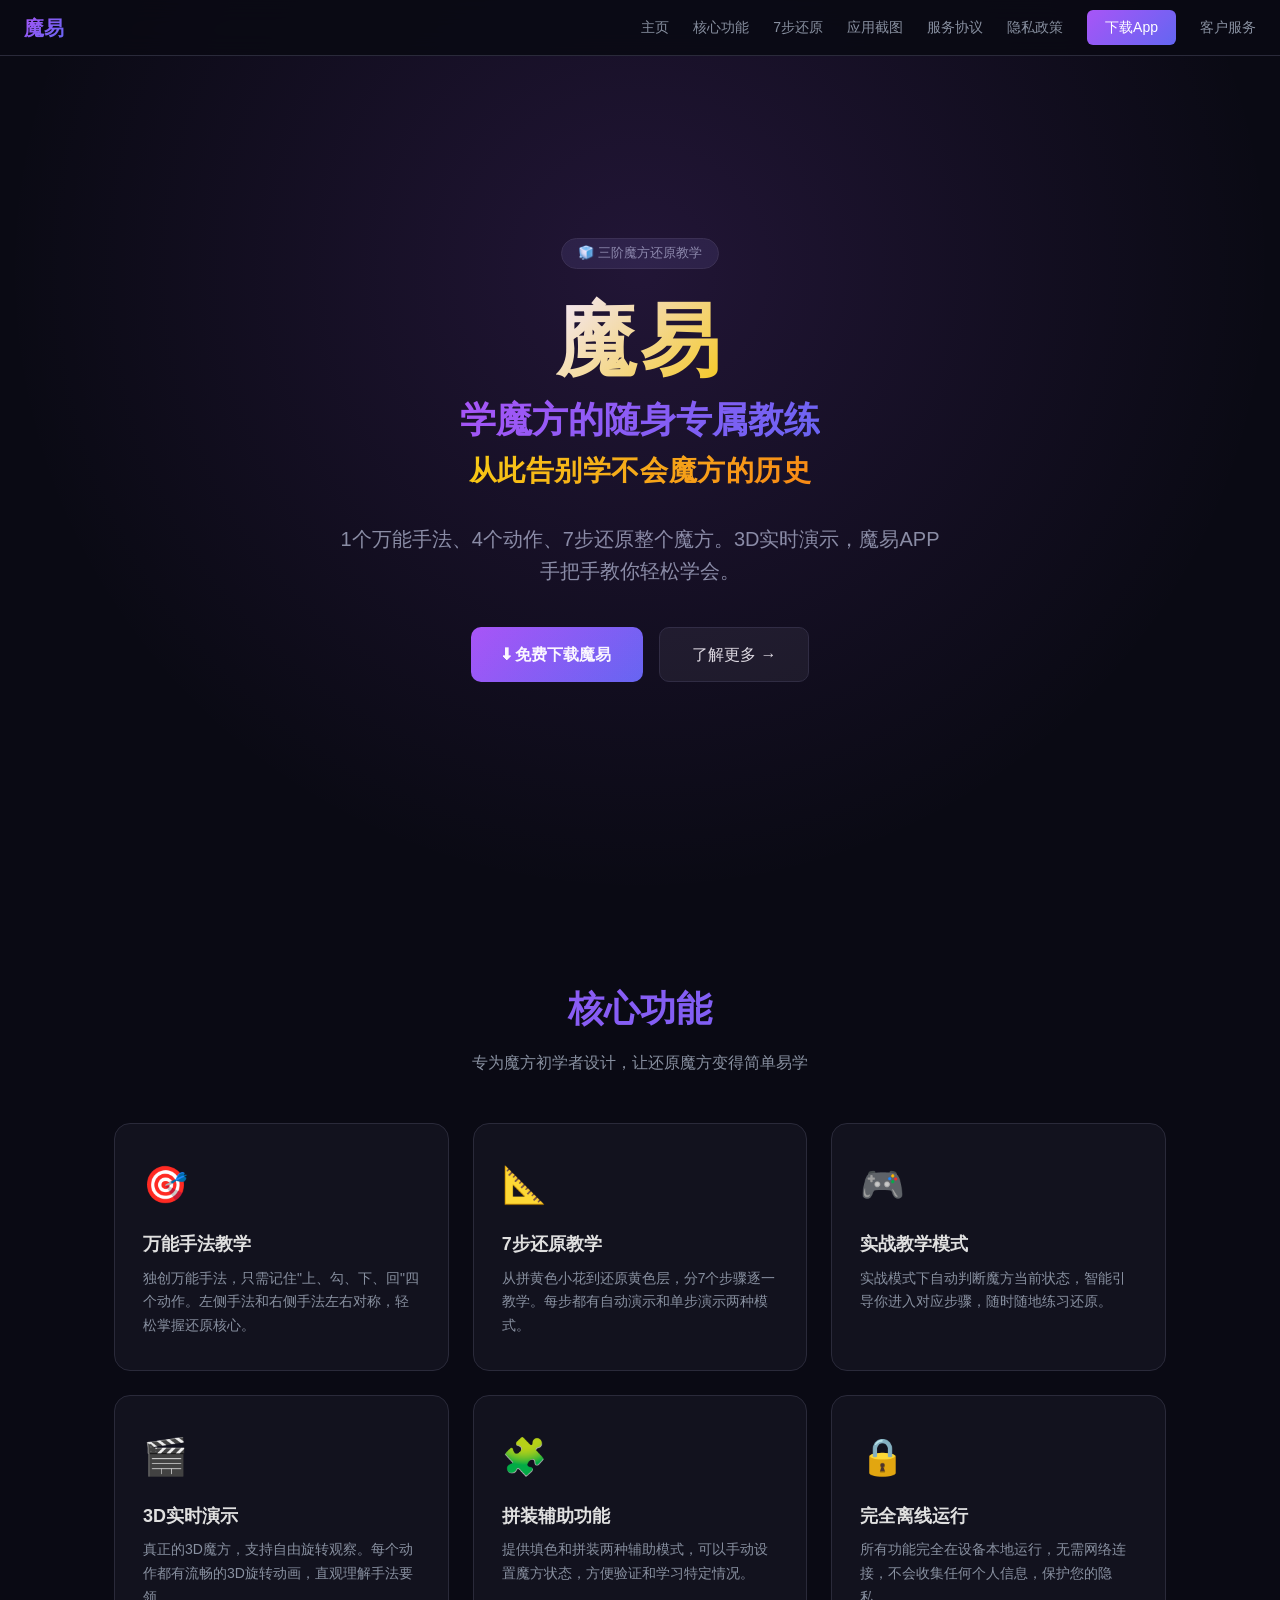
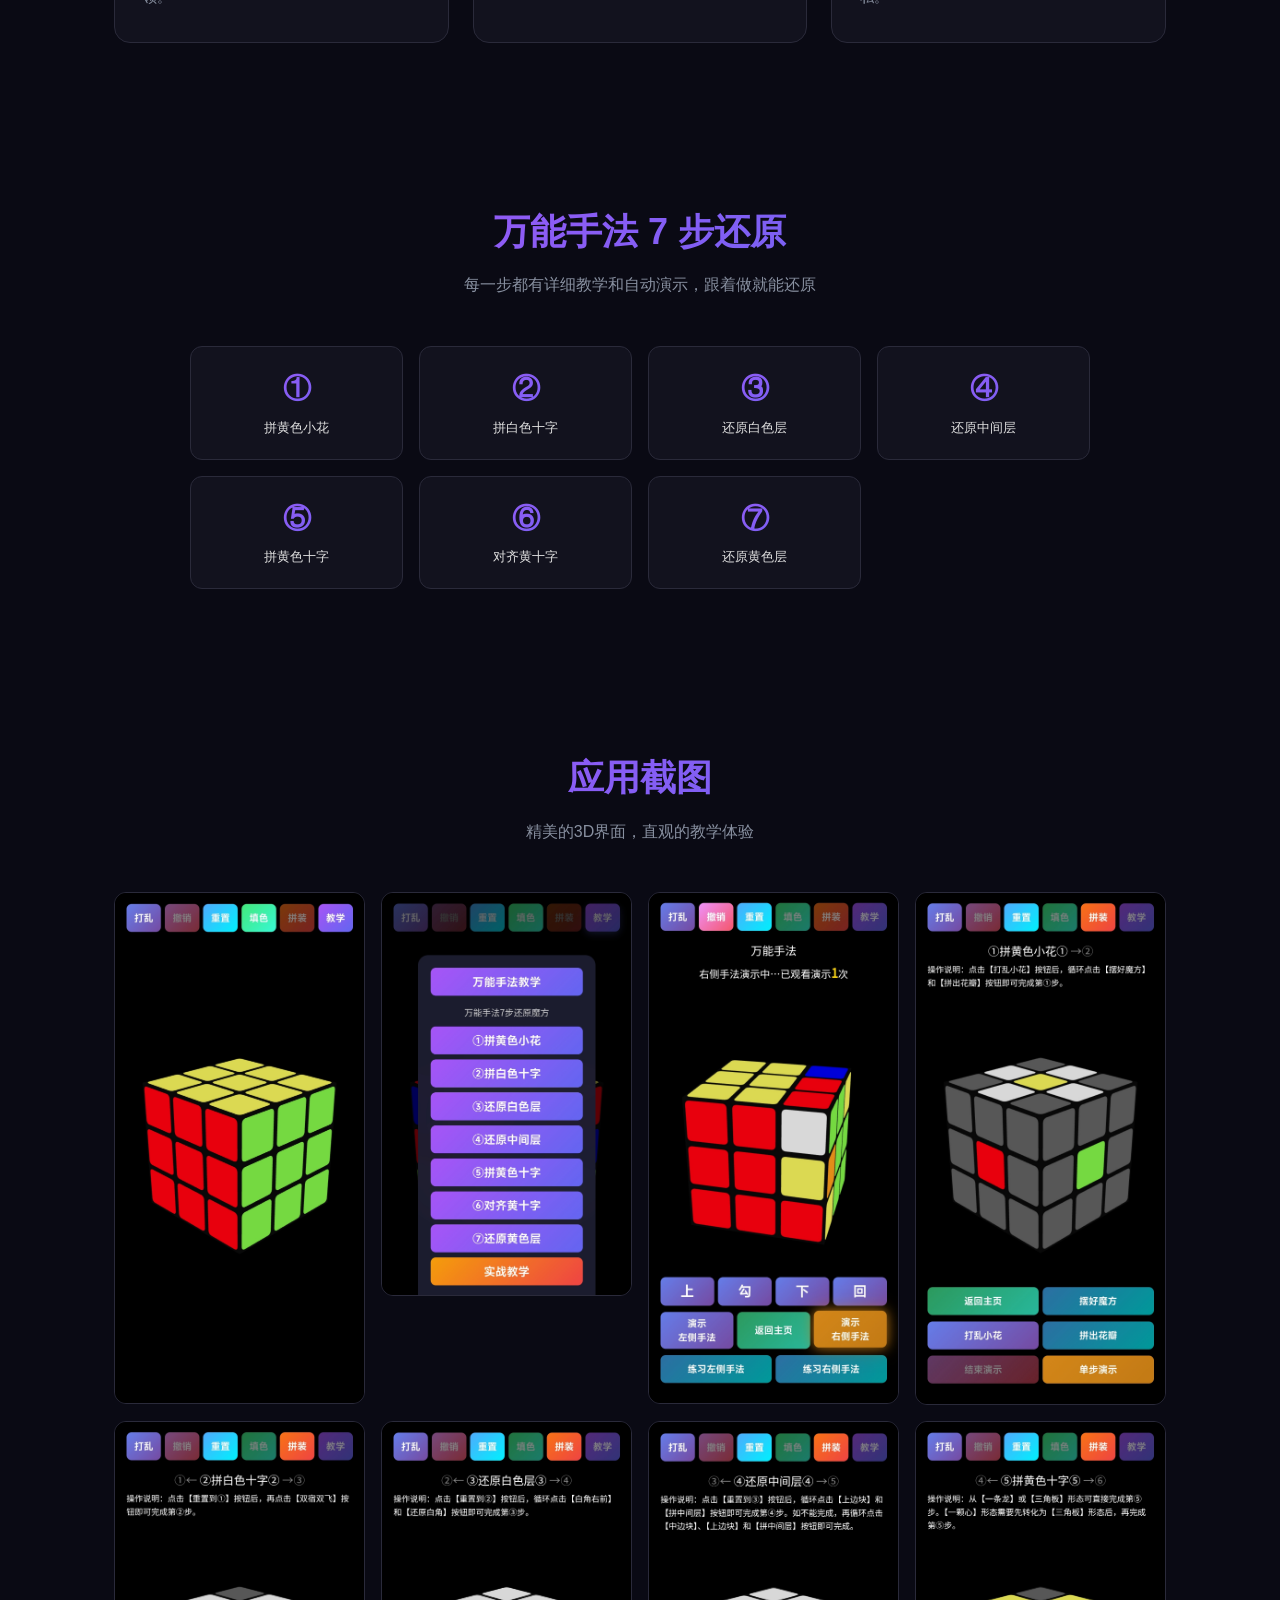
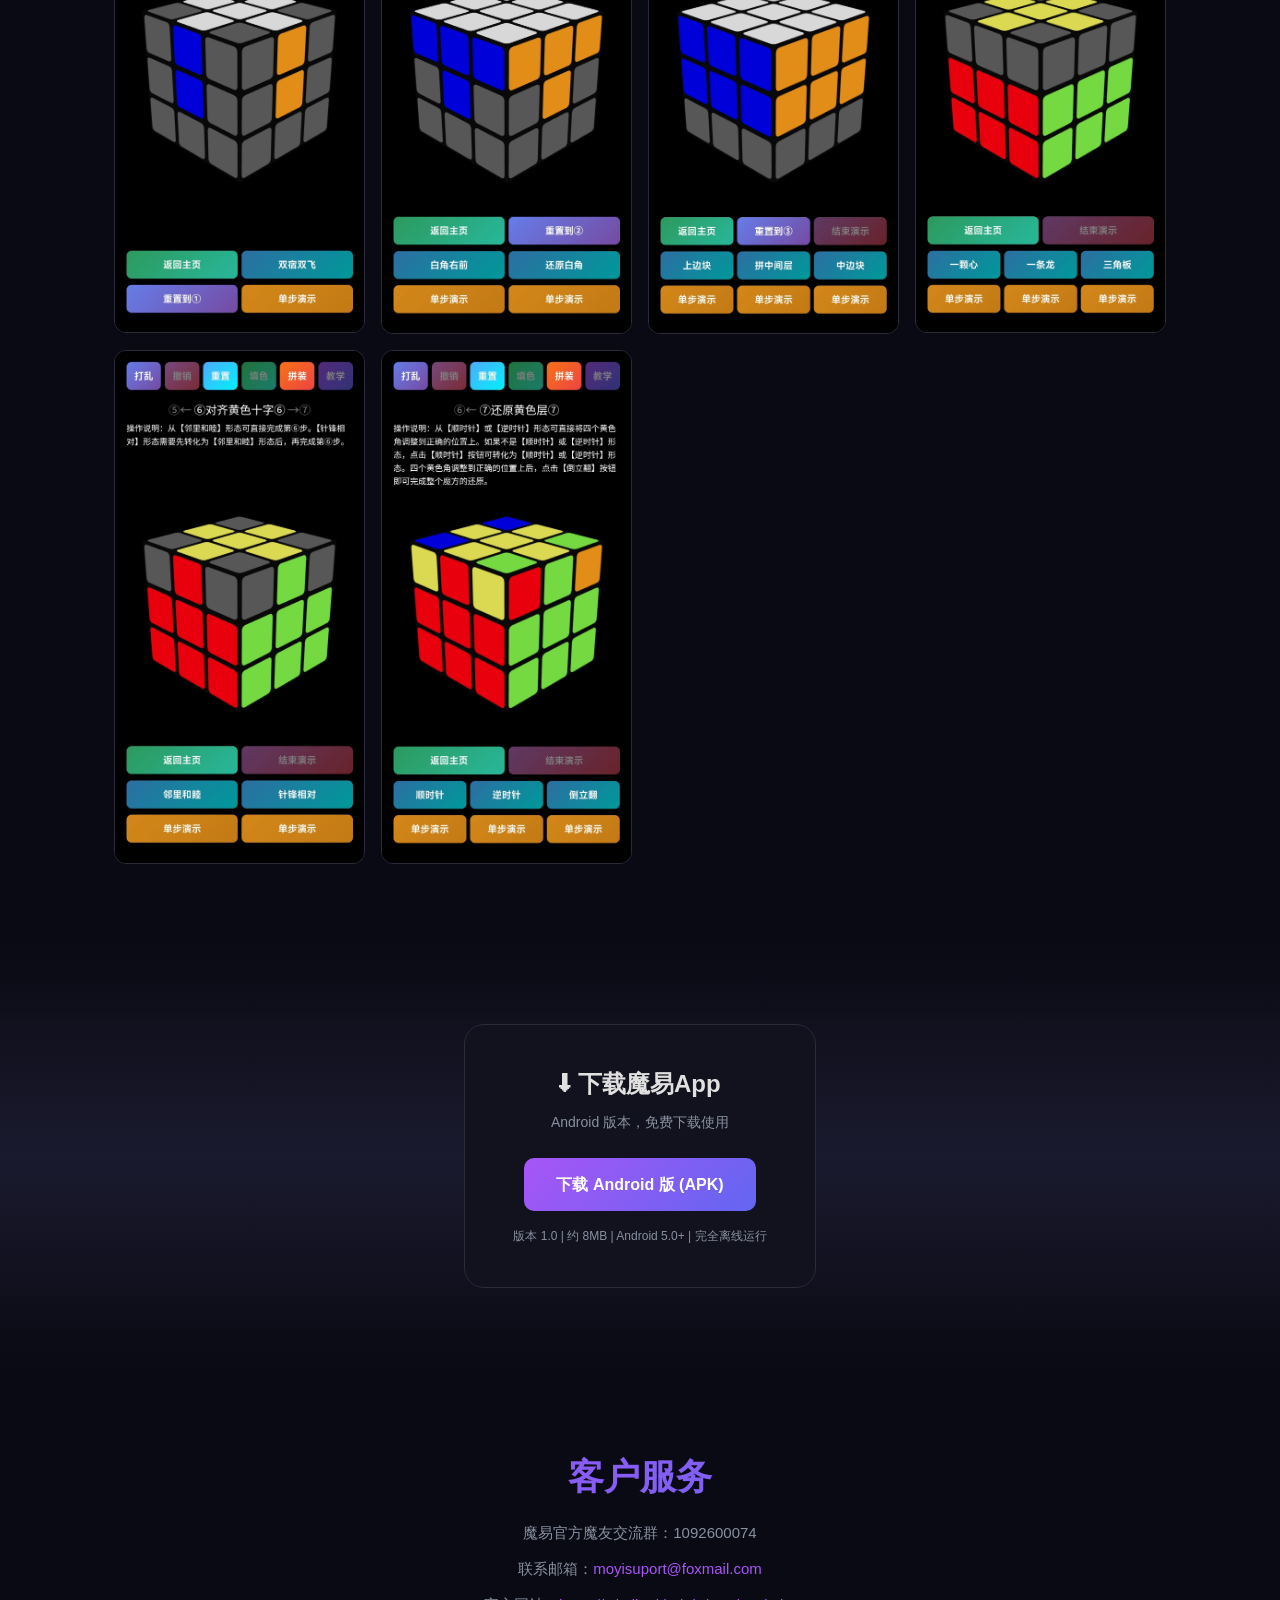
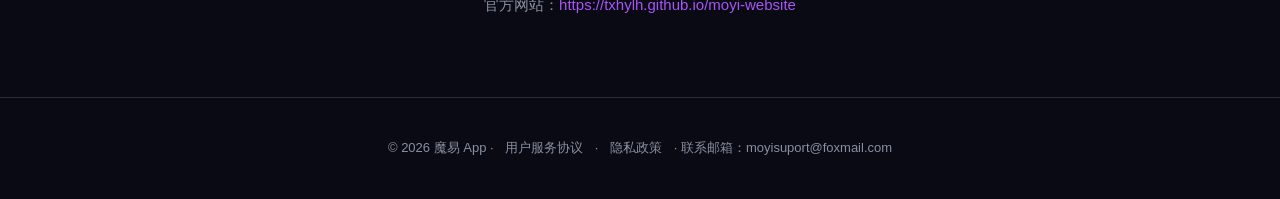
==== commit d6f13ca6: "Update index.html" ====
--- a/index.html
+++ b/index.html
@@ -83,6 +83,7 @@
 <nav class="nav">
   <div class="nav-logo">魔易</div>
   <div class="nav-links">
+    <a href="#">主页</a>
     <a href="#features">核心功能</a>
     <a href="#steps">7步还原</a>
     <a href="#screenshots">应用截图</a>
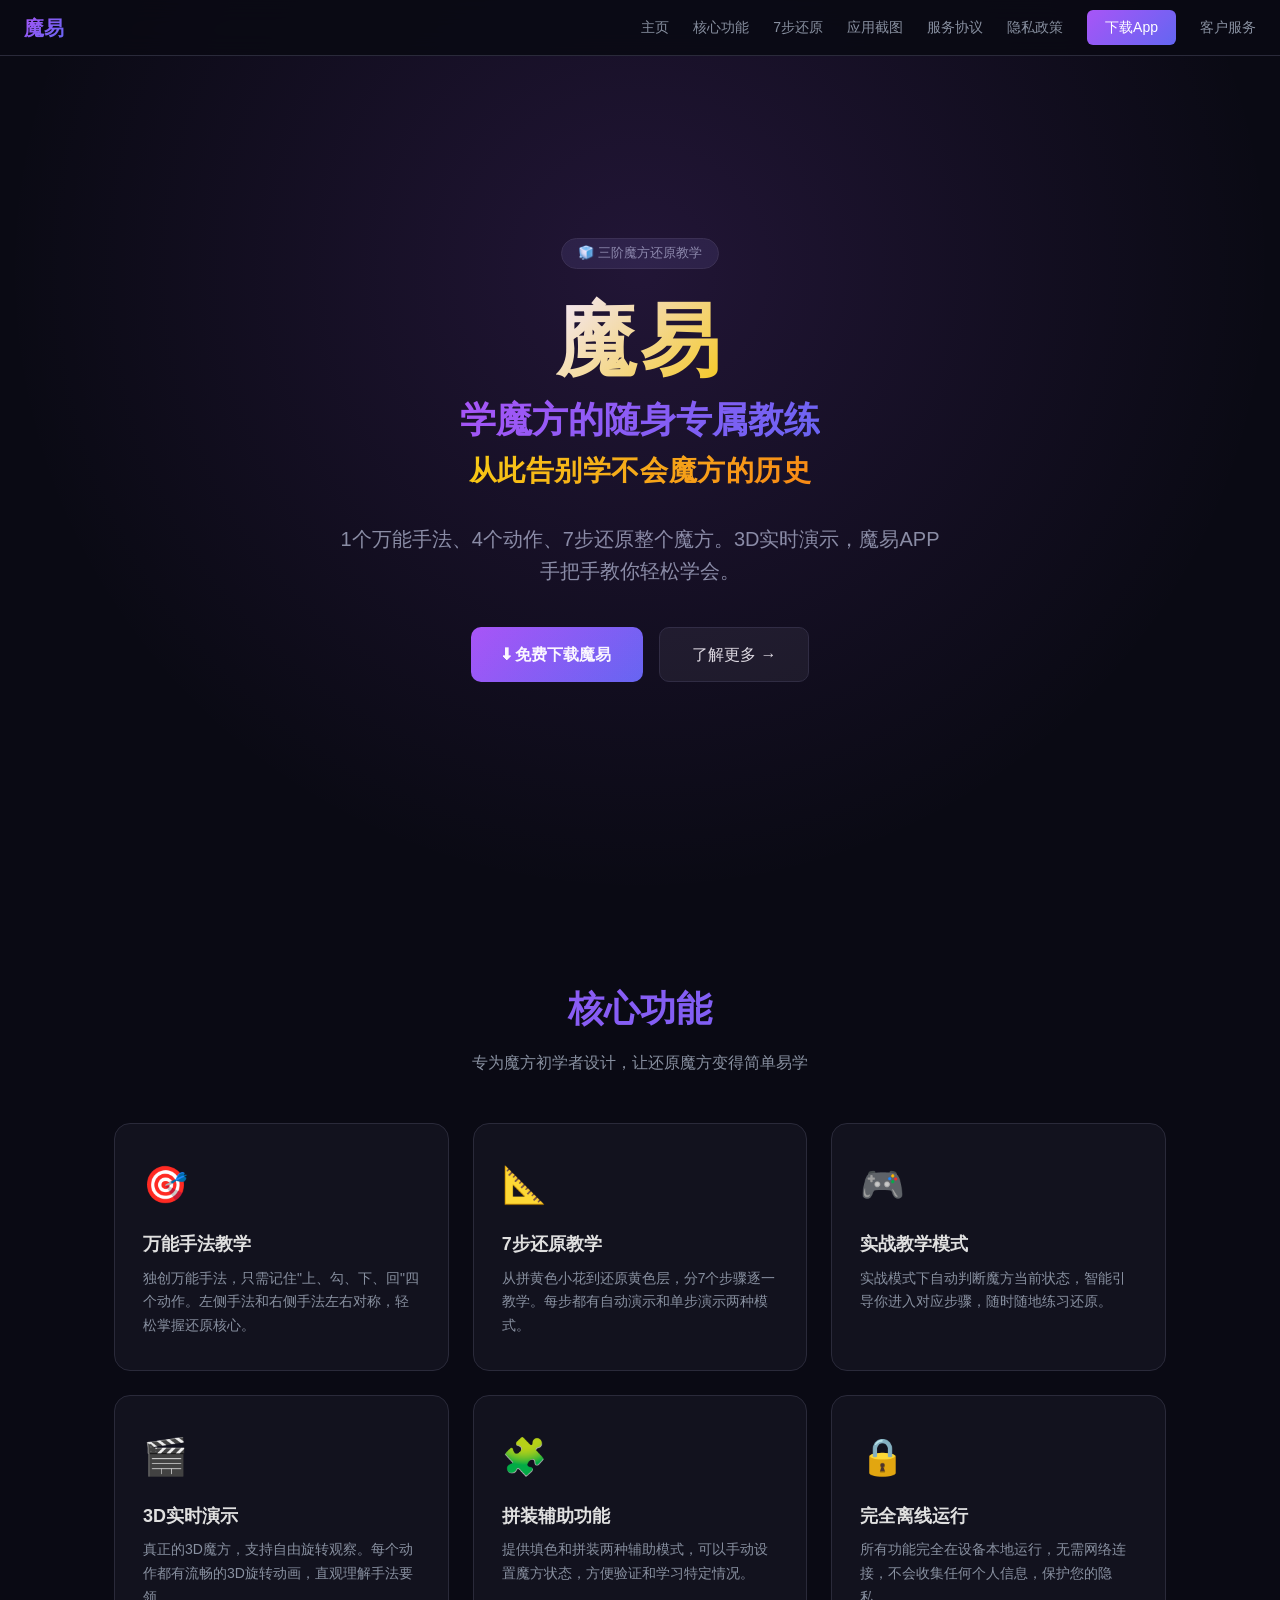
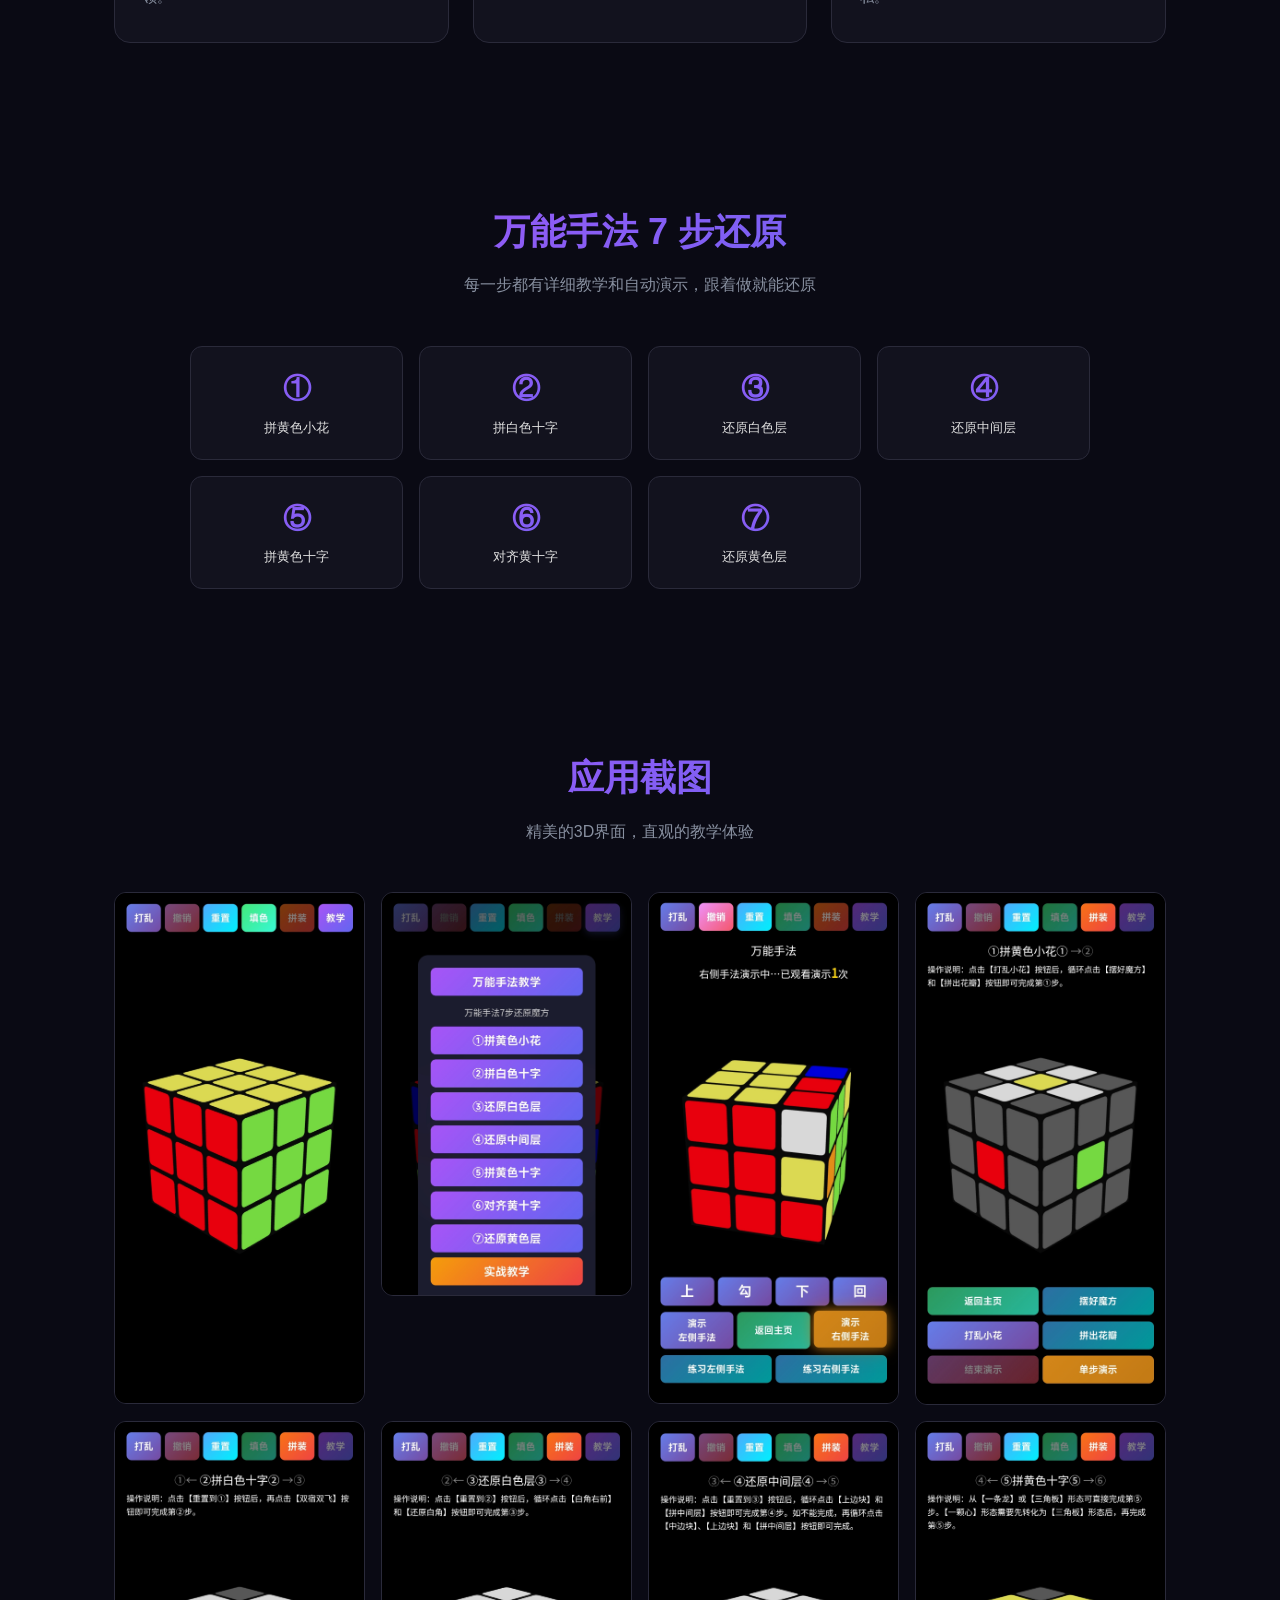
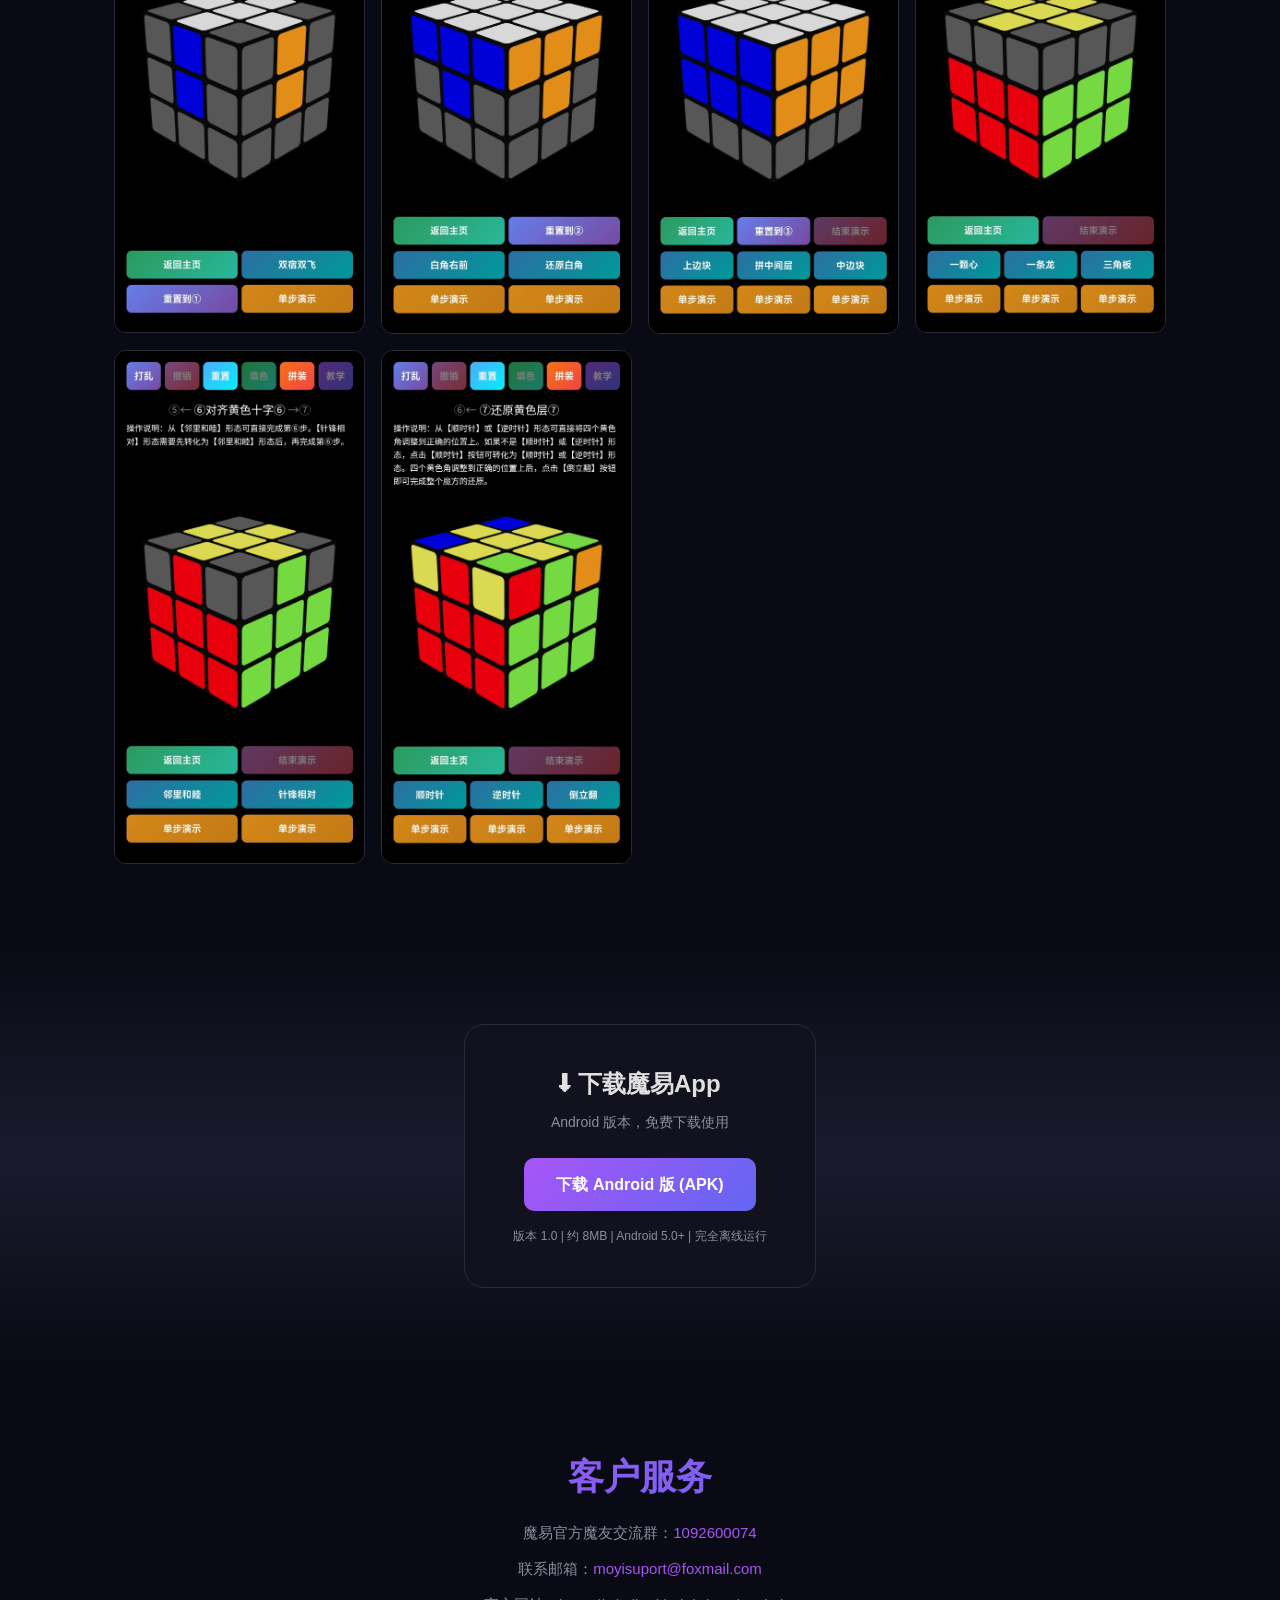
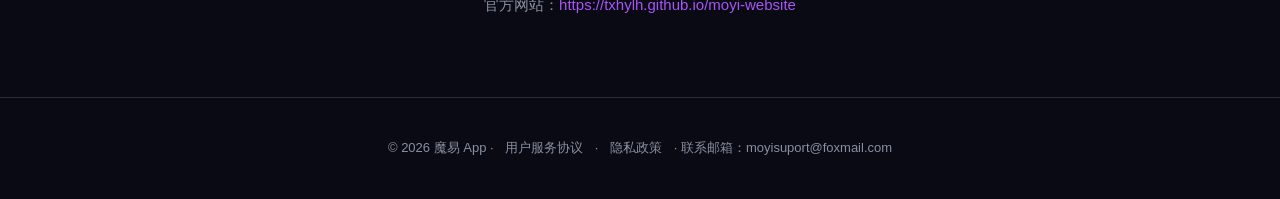
==== commit 2fd5d3a9: "Update index.html" ====
--- a/index.html
+++ b/index.html
@@ -186,7 +186,7 @@
 <div class="section" id="contact" style="text-align:center">
   <div class="section-title">客户服务</div>
   <div style="display:flex;flex-direction:column;gap:12px;align-items:center;margin-top:16px">
-    <p style="color:var(--muted);font-size:15px">魔易官方魔友交流群：1092600074</p>
+    <p style="color:var(--muted);font-size:15px">魔易官方魔友交流群：<a href="https://qm.qq.com/q/1092600074" style="color:var(--accent)" target="_blank">1092600074</a></p>
     <p style="color:var(--muted);font-size:15px">联系邮箱：<a href="mailto:moyisuport@foxmail.com" style="color:var(--accent)">moyisuport@foxmail.com</a></p>
     <p style="color:var(--muted);font-size:15px">官方网站：<a href="https://txhylh.github.io/moyi-website" style="color:var(--accent)">https://txhylh.github.io/moyi-website</a></p>
   </div>
